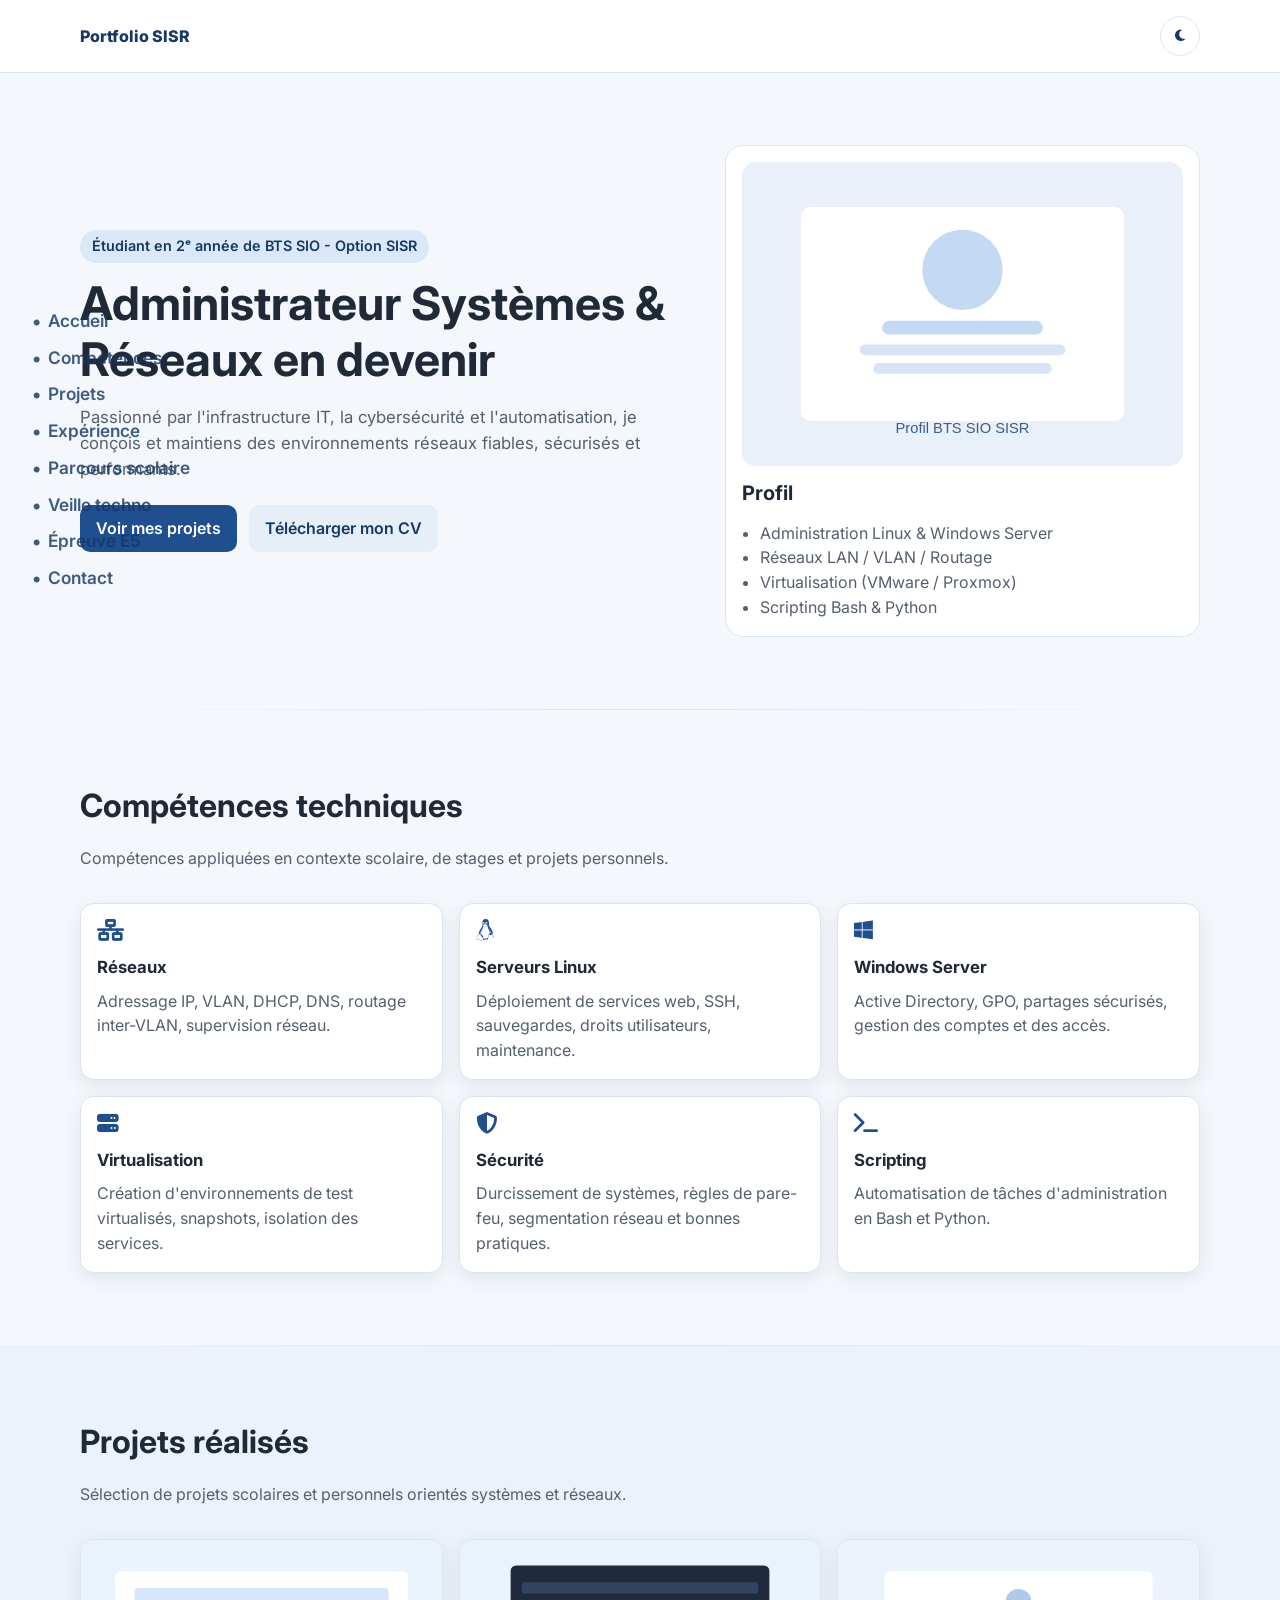
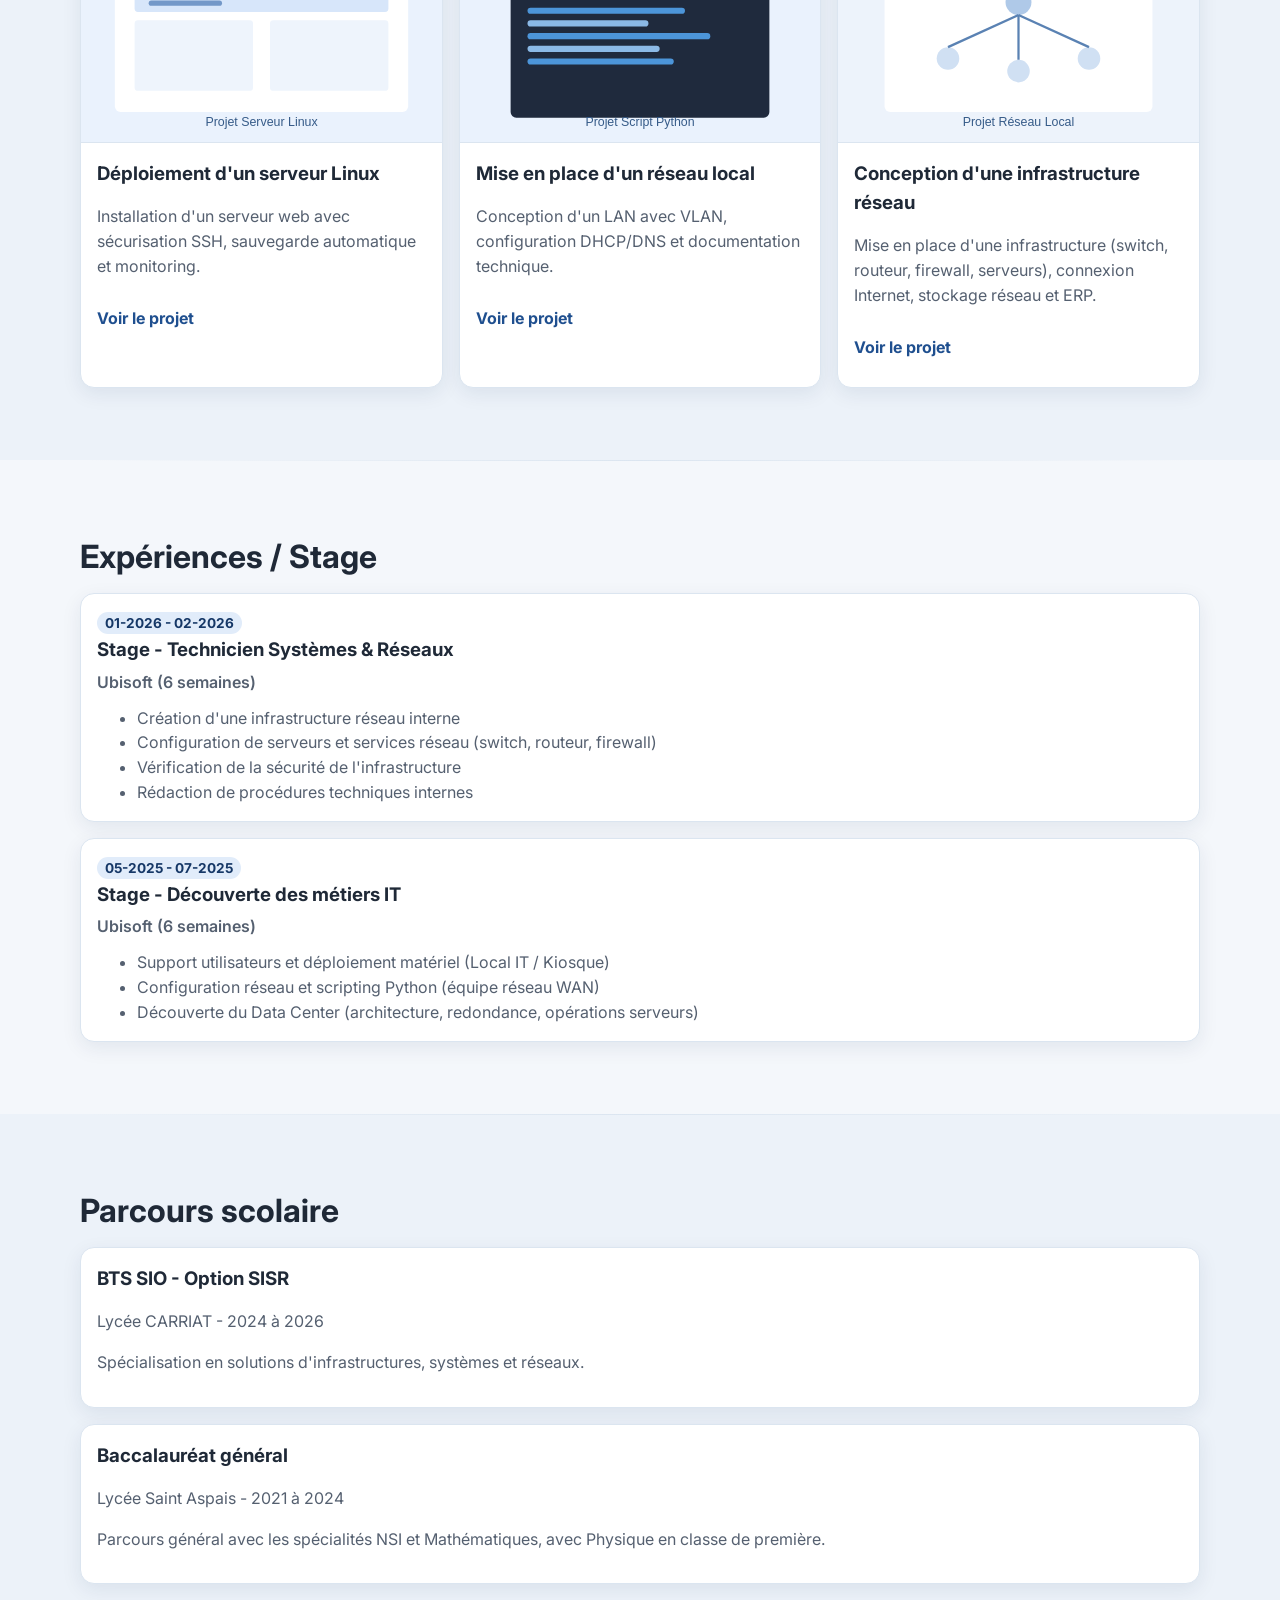
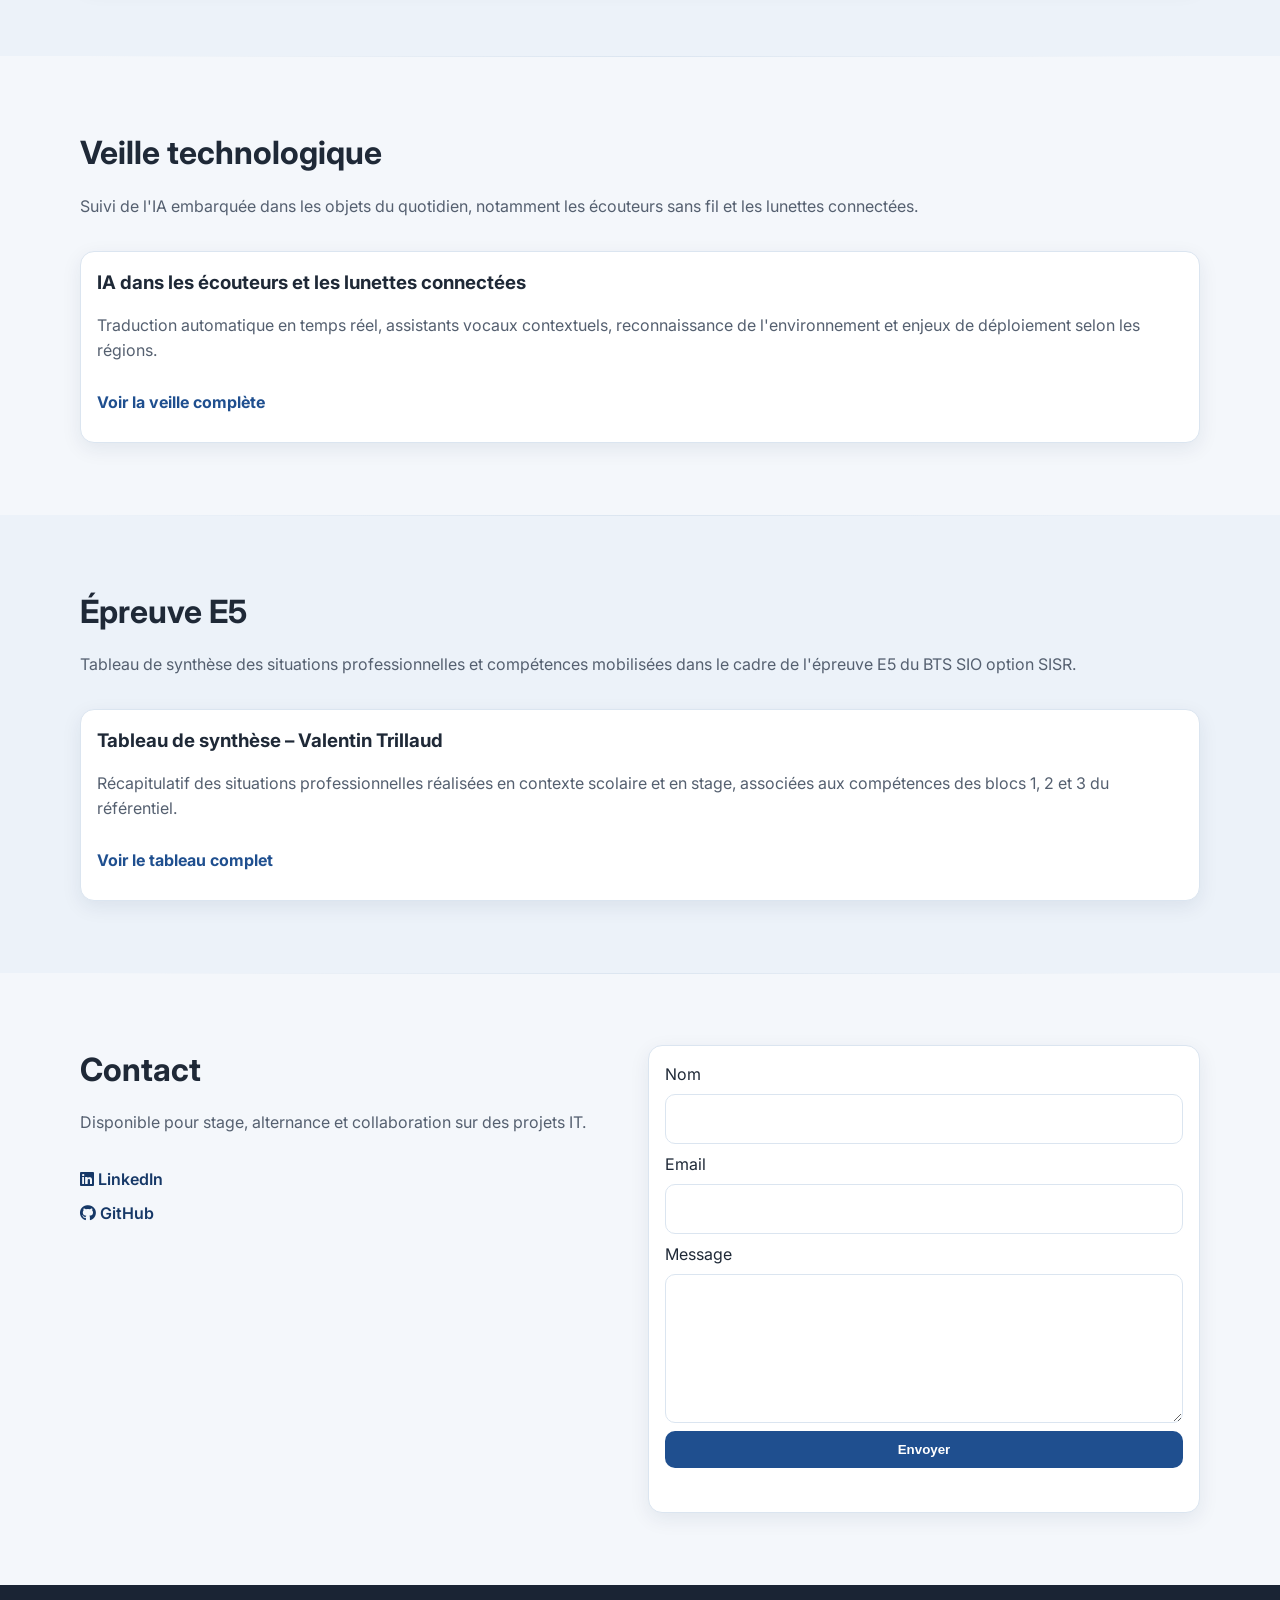
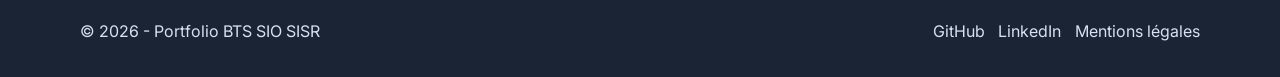
==== Portfolio 2/index.html @ 6b843a98 "Add files via upload" ====
<!DOCTYPE html>
<html lang="fr">
  <head>
    <meta charset="UTF-8" />
    <meta name="viewport" content="width=device-width, initial-scale=1.0" />
    <meta
      name="description"
      content="Portfolio professionnel d'un étudiant en BTS SIO option SISR : compétences systèmes et réseaux, projets, stage et contact."
    />
    <title>Portfolio BTS SIO SISR | Administrateur Systèmes & Réseaux</title>
    <link rel="preconnect" href="https://fonts.googleapis.com" />
    <link rel="preconnect" href="https://fonts.gstatic.com" crossorigin />
    <link
      href="https://fonts.googleapis.com/css2?family=Inter:wght@400;500;600;700;800&display=swap"
      rel="stylesheet"
    />
    <link
      rel="stylesheet"
      href="https://cdnjs.cloudflare.com/ajax/libs/font-awesome/6.7.2/css/all.min.css"
      integrity="sha512-Evv84Mr4kqVGRNSgIGL/F/aIDqQb7xQ2vcrdIwxfjThSH8CSR7PBEakCr51Ck+w+/U6swU2Im1vVX0SVk9ABhg=="
      crossorigin="anonymous"
      referrerpolicy="no-referrer"
    />
    <link rel="stylesheet" href="style.css" />
  </head>
  <body>
    <header class="site-header" id="top">
      <div class="container nav-wrapper">
        <a href="#top" class="brand">Portfolio SISR</a>
        <div class="nav-actions">
          <button class="theme-toggle" id="themeToggle" aria-label="Activer le mode sombre">
            <i class="fa-solid fa-moon"></i>
          </button>
        </div>
      </div>
    </header>

    <nav class="side-nav" aria-label="Raccourcis des sections">
      <a href="#accueil">Accueil</a>
      <a href="#competences">Compétences</a>
      <a href="#projets">Projets</a>
      <a href="#experience">Expérience</a>
      <a href="#formations">Parcours scolaire</a>
      <a href="#veille">Veille techno</a>
      <a href="#epreuve-e5">Épreuve E5</a>
      <a href="#contact">Contact</a>
    </nav>

    <main>
      <section class="hero section" id="accueil">
        <div class="container hero-grid">
          <div>
            <p class="badge">Étudiant en 2ᵉ année de BTS SIO - Option SISR</p>
            <h1>Administrateur Systèmes & Réseaux en devenir</h1>
            <p class="lead">
              Passionné par l'infrastructure IT, la cybersécurité et l'automatisation,
              je conçois et maintiens des environnements réseaux fiables, sécurisés et performants.
            </p>
            <div class="hero-cta">
              <a class="btn btn-primary" href="#projets">Voir mes projets</a>
              <a class="btn btn-secondary" href="assets/CV L3 info.pdf" download>Télécharger mon CV</a>
            </div>
          </div>
          <aside class="profile-card">
            <img src="assets/images/profile.svg" alt="Portrait professionnel" />
            <h2>Profil</h2>
            <ul>
              <li>Administration Linux & Windows Server</li>
              <li>Réseaux LAN / VLAN / Routage</li>
              <li>Virtualisation (VMware / Proxmox)</li>
              <li>Scripting Bash & Python</li>
            </ul>
          </aside>
        </div>
      </section>

      <section class="section" id="competences">
        <div class="container">
          <h2>Compétences techniques</h2>
          <p class="section-intro">Compétences appliquées en contexte scolaire, de stages et projets personnels.</p>
          <div class="skills-grid">
            <article class="skill-card">
              <i class="fa-solid fa-network-wired"></i>
              <h3>Réseaux</h3>
              <p>Adressage IP, VLAN, DHCP, DNS, routage inter-VLAN, supervision réseau.</p>
            </article>
            <article class="skill-card">
              <i class="fa-brands fa-linux"></i>
              <h3>Serveurs Linux</h3>
              <p>Déploiement de services web, SSH, sauvegardes, droits utilisateurs, maintenance.</p>
            </article>
            <article class="skill-card">
              <i class="fa-brands fa-windows"></i>
              <h3>Windows Server</h3>
              <p>Active Directory, GPO, partages sécurisés, gestion des comptes et des accès.</p>
            </article>
            <article class="skill-card">
              <i class="fa-solid fa-server"></i>
              <h3>Virtualisation</h3>
              <p>Création d'environnements de test virtualisés, snapshots, isolation des services.</p>
            </article>
            <article class="skill-card">
              <i class="fa-solid fa-shield-halved"></i>
              <h3>Sécurité</h3>
              <p>Durcissement de systèmes, règles de pare-feu, segmentation réseau et bonnes pratiques.</p>
            </article>
            <article class="skill-card">
              <i class="fa-solid fa-terminal"></i>
              <h3>Scripting</h3>
              <p>Automatisation de tâches d'administration en Bash et Python.</p>
            </article>
          </div>
        </div>
      </section>

      <section class="section section-alt" id="projets">
        <div class="container">
          <h2>Projets réalisés</h2>
          <p class="section-intro">Sélection de projets scolaires et personnels orientés systèmes et réseaux.</p>
          <div class="projects-grid">
            <a class="project-card" href="projet-serveur-linux.html">
              <img src="assets/images/project-server.svg" alt="Capture d'écran projet serveur" />
              <div class="project-content">
                <h3>Déploiement d'un serveur Linux</h3>
                <p>Installation d'un serveur web avec sécurisation SSH, sauvegarde automatique et monitoring.</p>
                <span class="btn btn-text">Voir le projet</span>
              </div>
            </a>

            <a class="project-card" href="projet-reseau-local.html">
              <img src="assets/images/project-script.svg" alt="Schéma réseau local" />
              <div class="project-content">
                <h3>Mise en place d'un réseau local</h3>
                <p>Conception d'un LAN avec VLAN, configuration DHCP/DNS et documentation technique.</p>
                <span class="btn btn-text">Voir le projet</span>
              </div>
            </a>

            <a class="project-card" href="projet-infrastructure-reseau.html">
              <img src="assets/images/project-network.svg" alt="Schéma infrastructure réseau" />
              <div class="project-content">
                <h3>Conception d'une infrastructure réseau</h3>
                <p>Mise en place d'une infrastructure (switch, routeur, firewall, serveurs), connexion Internet, stockage réseau et ERP.</p>
                <span class="btn btn-text">Voir le projet</span>
              </div>
            </a>
          </div>
        </div>
      </section>

      <section class="section" id="experience">
        <div class="container">
          <h2>Expériences / Stage</h2>
          <div class="timeline">
            <a class="timeline-link" href="experience-stage.html" aria-label="Voir le détail du stage">
              <article class="timeline-item">
              <span class="timeline-date">01-2026 - 02-2026</span>
              <h3>Stage - Technicien Systèmes & Réseaux</h3>
              <p class="timeline-place">Ubisoft (6 semaines)</p>
              <ul>
                <li>Création d'une infrastructure réseau interne</li>
                <li>Configuration de serveurs et services réseau (switch, routeur, firewall)</li>
                <li>Vérification de la sécurité de l'infrastructure</li>
                <li>Rédaction de procédures techniques internes</li>
              </ul>
              </article>
            </a>

            <a class="timeline-link" href="experience-stage-2025.html" aria-label="Voir le détail du stage 2025">
              <article class="timeline-item">
              <span class="timeline-date">05-2025 - 07-2025</span>
              <h3>Stage - Découverte des métiers IT</h3>
              <p class="timeline-place">Ubisoft (6 semaines)</p>
              <ul>
                <li>Support utilisateurs et déploiement matériel (Local IT / Kiosque)</li>
                <li>Configuration réseau et scripting Python (équipe réseau WAN)</li>
                <li>Découverte du Data Center (architecture, redondance, opérations serveurs)</li>
              </ul>
              </article>
            </a>
          </div>
        </div>
      </section>

      <section class="section section-alt" id="formations">
        <div class="container">
          <h2>Parcours scolaire</h2>
          <div class="edu-grid edu-grid-single">
            <article class="edu-card">
              <h3>BTS SIO - Option SISR</h3>
              <p>Lycée CARRIAT - 2024 à 2026</p>
              <p>Spécialisation en solutions d'infrastructures, systèmes et réseaux.</p>
            </article>
            <article class="edu-card">
              <h3>Baccalauréat général</h3>
              <p>Lycée Saint Aspais - 2021 à 2024</p>
              <p>
                Parcours général avec les spécialités NSI et Mathématiques,
                avec Physique en classe de première.
              </p>
            </article>
          </div>
        </div>
      </section>

      <section class="section" id="veille">
        <div class="container">
          <h2>Veille technologique</h2>
          <p class="section-intro">
            Suivi de l'IA embarquée dans les objets du quotidien, notamment les écouteurs sans fil
            et les lunettes connectées.
          </p>
          <a class="project-card" href="veille-techno.html">
            <div class="project-content">
              <h3>IA dans les écouteurs et les lunettes connectées</h3>
              <p>
                Traduction automatique en temps réel, assistants vocaux contextuels,
                reconnaissance de l'environnement et enjeux de déploiement selon les régions.
              </p>
              <span class="btn btn-text">Voir la veille complète</span>
            </div>
          </a>
        </div>
      </section>

      <section class="section section-alt" id="epreuve-e5">
        <div class="container">
          <h2>Épreuve E5</h2>
          <p class="section-intro">
            Tableau de synthèse des situations professionnelles et compétences mobilisées
            dans le cadre de l'épreuve E5 du BTS SIO option SISR.
          </p>
          <a class="project-card" href="epreuve-e5.html">
            <div class="project-content">
              <h3>Tableau de synthèse – Valentin Trillaud</h3>
              <p>
                Récapitulatif des situations professionnelles réalisées en contexte scolaire
                et en stage, associées aux compétences des blocs 1, 2 et 3 du référentiel.
              </p>
              <span class="btn btn-text">Voir le tableau complet</span>
            </div>
          </a>
        </div>
      </section>

      <section class="section" id="contact">
        <div class="container contact-grid">
          <div>
            <h2>Contact</h2>
            <p class="section-intro">Disponible pour stage, alternance et collaboration sur des projets IT.</p>
            <div class="social-links">
              <a href="https://www.linkedin.com/in/valentin-trillaud-b3a5a8351" target="_blank" rel="noopener noreferrer">
                <i class="fa-brands fa-linkedin"></i> LinkedIn
              </a>
              <a href="https://github.com" target="_blank" rel="noopener noreferrer">
                <i class="fa-brands fa-github"></i> GitHub
              </a>
            </div>
          </div>
          <form class="contact-form" id="contactForm" action="https://formspree.io/f/mnjgjlzz" method="POST">
            <label for="name">Nom</label>
            <input type="text" id="name" name="name" required />

            <label for="email">Email</label>
            <input type="email" id="email" name="email" required />

            <label for="message">Message</label>
            <textarea id="message" name="message" rows="5" required></textarea>

            <button type="submit" class="btn btn-primary">Envoyer</button>
            <p id="formFeedback" class="form-feedback" aria-live="polite"></p>
          </form>
        </div>
      </section>
    </main>

    <footer class="site-footer">
      <div class="container footer-content">
        <p>© 2026 - Portfolio BTS SIO SISR</p>
        <div class="footer-links">
          <a href="https://github.com" target="_blank" rel="noopener noreferrer">GitHub</a>
          <a href="https://www.linkedin.com" target="_blank" rel="noopener noreferrer">LinkedIn</a>
          <a href="#" id="legalLink">Mentions légales</a>
        </div>
      </div>
    </footer>

    <dialog id="legalModal" class="modal">
      <article class="modal-content legal-content">
        <button class="modal-close" id="closeLegalModal" aria-label="Fermer">×</button>
        <h3>Mentions légales</h3>
        <p>Ce site est un portfolio étudiant à but non commercial.</p>
        <p>Responsable de publication : Étudiant BTS SIO SISR.</p>
        <p>Vous pouvez adapter ce texte avec vos informations personnelles avant publication.</p>
      </article>
    </dialog>

    <script src="script.js"></script>
  </body>
</html>
---- Portfolio 2/style.css ----
:root {
  --bg: #f4f7fb;
  --surface: #ffffff;
  --surface-alt: #ecf2f9;
  --text: #1f2937;
  --muted: #556070;
  --primary: #1f4f8f;
  --primary-strong: #163867;
  --border: #dbe5f0;
  --header-bg: rgba(255, 255, 255, 0.95);
  --nav-hover: #e6eef8;
  --badge-bg: #dbe8f8;
  --timeline-bg: #e1ecfa;
  --footer-bg: #1a2434;
  --footer-text: #d7e2f1;
  --focus: #aac6eb;
  --danger: #b42318;
  --success: #0f766e;
  --card-shadow: 0 6px 20px rgba(17, 40, 73, 0.08);
  --card-shadow-hover: 0 14px 30px rgba(17, 40, 73, 0.16);
  --link: #1f4f8f;
  --link-hover: #163867;
}

html[data-theme="dark"] {
  --bg: #0f1723;
  --surface: #182331;
  --surface-alt: #13202f;
  --text: #ecf2fb;
  --muted: #c5d0de;
  --primary: #6ea6e8;
  --primary-strong: #8fb9ee;
  --border: #2b3d55;
  --header-bg: rgba(24, 35, 49, 0.95);
  --nav-hover: #24384f;
  --badge-bg: #26384d;
  --timeline-bg: #24384f;
  --footer-bg: #0c131d;
  --footer-text: #c7d5ea;
  --focus: #6ea6e8;
  --danger: #ff9083;
  --success: #7fe7d6;
  --card-shadow: 0 6px 20px rgba(0, 0, 0, 0.25);
  --card-shadow-hover: 0 16px 30px rgba(0, 0, 0, 0.35);
  --link: #b8d8ff;
  --link-hover: #dcebff;
}

* {
  box-sizing: border-box;
}

html {
  scroll-behavior: smooth;
}

body {
  margin: 0;
  font-family: "Inter", system-ui, -apple-system, sans-serif;
  color: var(--text);
  background: var(--bg);
  line-height: 1.55;
}

img {
  max-width: 100%;
  display: block;
}

.container {
  width: min(1120px, 92%);
  margin: 0 auto;
}

.section {
  padding: 4.5rem 0;
  position: relative;
}

.section-alt {
  background: var(--surface-alt);
}

.section + .section::before {
  content: "";
  position: absolute;
  top: 0;
  left: 50%;
  transform: translateX(-50%);
  width: min(1100px, 90%);
  height: 1px;
  background: linear-gradient(90deg, transparent 0%, var(--border) 50%, transparent 100%);
}

.section-reveal {
  opacity: 0;
  transform: translateY(34px);
  transition: opacity 0.7s ease, transform 0.7s ease;
}

.section-reveal.is-visible {
  opacity: 1;
  transform: translateY(0);
}

h1,
h2,
h3 {
  margin: 0;
}

h1 {
  font-size: clamp(1.9rem, 4vw, 2.9rem);
  line-height: 1.2;
}

h2 {
  font-size: clamp(1.45rem, 3vw, 2rem);
  margin-bottom: 0.75rem;
}

.section-intro {
  color: var(--muted);
  margin-bottom: 2rem;
}

.site-header {
  position: sticky;
  top: 0;
  z-index: 20;
  background: var(--header-bg);
  backdrop-filter: blur(8px);
  border-bottom: 1px solid var(--border);
}

.nav-wrapper {
  display: flex;
  align-items: center;
  justify-content: space-between;
  gap: 1rem;
  min-height: 72px;
}

.nav-actions {
  margin-left: 0;
  margin-right: 0;
  display: flex;
  align-items: center;
  gap: 0.6rem;
}

.theme-toggle {
  border: 1px solid var(--border);
  background: var(--surface);
  color: var(--primary-strong);
  width: 40px;
  height: 40px;
  border-radius: 999px;
  cursor: pointer;
  display: inline-flex;
  align-items: center;
  justify-content: center;
}

.theme-toggle:hover {
  background: var(--nav-hover);
}

.header-back-link {
  margin-left: auto;
  white-space: nowrap;
  padding: 0.55rem 0.9rem;
}

.brand {
  text-decoration: none;
  color: var(--primary-strong);
  font-weight: 800;
}

.side-nav {
  position: fixed;
  left: 2rem;
  top: 50%;
  transform: translateY(-50%);
  z-index: 30;
  display: flex;
  flex-direction: column;
  gap: 1rem;
}

.side-nav a {
  min-width: 180px;
  color: var(--primary-strong);
  text-decoration: none;
  display: inline-flex;
  align-items: center;
  gap: 0.45rem;
  padding: 0;
  font-size: 1.08rem;
  font-weight: 600;
  line-height: 1.2;
  opacity: 0.82;
  transition: transform 0.2s ease, opacity 0.2s ease, color 0.2s ease;
}

.side-nav a::before {
  content: "•";
  font-size: 1.1em;
  line-height: 1;
}

.side-nav a:hover,
.side-nav a:focus-visible {
  color: var(--primary);
  opacity: 1;
  transform: translateX(4px);
  text-decoration: underline;
  text-underline-offset: 4px;
}

.badge {
  width: fit-content;
  margin: 0 0 0.8rem;
  padding: 0.35rem 0.75rem;
  border-radius: 999px;
  background: var(--badge-bg);
  color: var(--primary-strong);
  font-size: 0.9rem;
  font-weight: 600;
}

.lead {
  font-size: 1.05rem;
  color: var(--muted);
  max-width: 60ch;
}

.hero-grid {
  display: grid;
  grid-template-columns: 1.3fr 1fr;
  gap: 1.75rem;
  align-items: center;
}

.hero-cta {
  display: flex;
  flex-wrap: wrap;
  gap: 0.75rem;
  margin-top: 1.4rem;
}

.btn {
  display: inline-flex;
  align-items: center;
  justify-content: center;
  text-decoration: none;
  border: 0;
  border-radius: 10px;
  cursor: pointer;
  font-weight: 600;
  padding: 0.7rem 1rem;
  transition: 0.2s ease;
}

.btn-primary {
  background: var(--primary);
  color: #fff;
}

.btn-primary:hover {
  background: var(--primary-strong);
}

.btn-secondary {
  background: var(--nav-hover);
  color: var(--primary-strong);
}

.btn-secondary:hover {
  filter: brightness(0.96);
}

.btn-text {
  background: transparent;
  color: var(--primary);
  padding-inline: 0;
}

.profile-card {
  background: var(--surface);
  border: 1px solid var(--border);
  border-radius: 18px;
  padding: 1rem;
}

.profile-card img {
  border-radius: 14px;
}

.profile-card h2 {
  font-size: 1.25rem;
  margin: 0.75rem 0;
}

.profile-card ul {
  margin: 0;
  padding-left: 1.1rem;
  color: var(--muted);
}

.skills-grid {
  display: grid;
  grid-template-columns: repeat(3, minmax(0, 1fr));
  gap: 1rem;
}

.skill-card,
.project-card,
.edu-card,
.timeline-item,
.contact-form {
  background: var(--surface);
  border: 1px solid var(--border);
  border-radius: 14px;
  padding: 1rem;
  box-shadow: var(--card-shadow);
  transition: transform 0.2s ease, box-shadow 0.2s ease, border-color 0.2s ease;
}

.skill-card:hover,
.project-card:hover,
.edu-card:hover,
.timeline-item:hover {
  transform: translateY(-6px);
  box-shadow: var(--card-shadow-hover);
  border-color: var(--primary);
}

.skill-card i {
  font-size: 1.35rem;
  color: var(--primary);
}

.skill-card h3 {
  margin: 0.55rem 0;
  font-size: 1.05rem;
}

.skill-card p {
  margin: 0;
  color: var(--muted);
}

.projects-grid {
  display: grid;
  grid-template-columns: repeat(3, minmax(0, 1fr));
  gap: 1rem;
}

.project-card {
  display: block;
  text-decoration: none;
  color: inherit;
  padding: 0;
  overflow: hidden;
}

.project-card img {
  aspect-ratio: 16/9;
  object-fit: cover;
  border-bottom: 1px solid var(--border);
}

.project-content {
  padding: 1rem;
}

.project-content p {
  color: var(--muted);
}

.project-card .btn-text {
  font-weight: 700;
}

.timeline {
  display: grid;
  gap: 1rem;
}

.timeline-link {
  text-decoration: none;
  color: inherit;
  display: block;
}

.timeline-date {
  font-size: 0.85rem;
  font-weight: 700;
  color: var(--primary-strong);
  background: var(--timeline-bg);
  padding: 0.2rem 0.5rem;
  border-radius: 999px;
}

.timeline-place {
  margin: 0.35rem 0;
  color: var(--muted);
  font-weight: 600;
}

.timeline-item ul {
  margin: 0.7rem 0 0;
  color: var(--muted);
}

.stage-header {
  margin-bottom: 1.4rem;
}

.stage-header h1 {
  margin-bottom: 0.6rem;
}

.stage-grid {
  display: grid;
  gap: 1rem;
}

.stage-grid-2 {
  grid-template-columns: repeat(2, minmax(0, 1fr));
}

.stage-section {
  margin-top: 1.4rem;
}

.stage-card {
  height: 100%;
}

.stage-card a {
  color: var(--link);
  font-weight: 600;
  text-underline-offset: 3px;
}

.stage-card a:hover,
.stage-card a:focus-visible {
  color: var(--link-hover);
}

.stage-gallery {
  display: grid;
  grid-template-columns: repeat(2, minmax(0, 1fr));
  gap: 1rem;
}

.stage-media-card {
  margin: 0;
  padding: 0;
  overflow: hidden;
}

.stage-media-card img {
  width: 100%;
  aspect-ratio: 16/9;
  object-fit: cover;
  border-bottom: 1px solid var(--border);
}

.stage-media-card figcaption {
  padding: 0.7rem 1rem 0.85rem;
  color: var(--muted);
  font-size: 0.93rem;
}

.edu-grid,
.contact-grid {
  display: grid;
  grid-template-columns: repeat(2, minmax(0, 1fr));
  gap: 1rem;
}

.edu-grid-single {
  grid-template-columns: 1fr;
}

.edu-card p,
.edu-card ul {
  color: var(--muted);
}

.contact-form {
  display: grid;
  gap: 0.5rem;
}

.contact-form input,
.contact-form textarea {
  border: 1px solid var(--border);
  border-radius: 10px;
  padding: 0.7rem 0.8rem;
  font: inherit;
  color: var(--text);
  background: var(--surface);
}

.contact-form input:focus,
.contact-form textarea:focus {
  outline: 2px solid var(--focus);
  border-color: var(--primary);
}

.form-feedback {
  min-height: 1.25rem;
  margin: 0;
  font-size: 0.93rem;
}

.social-links {
  display: flex;
  flex-direction: column;
  gap: 0.55rem;
}

.social-links a {
  color: var(--primary-strong);
  text-decoration: none;
  font-weight: 600;
}

.site-footer {
  background: var(--footer-bg);
  color: var(--footer-text);
  padding: 1.1rem 0;
}

.footer-content {
  display: flex;
  justify-content: space-between;
  align-items: center;
  gap: 1rem;
}

.footer-links {
  display: flex;
  gap: 0.85rem;
}

.footer-links a {
  color: var(--footer-text);
  text-decoration: none;
}

.modal {
  width: min(820px, 95%);
  border: 0;
  border-radius: 14px;
  padding: 0;
  background: transparent;
}

.modal::backdrop {
  background: rgba(11, 18, 34, 0.68);
}

.modal-content {
  position: relative;
  border: 1px solid var(--border);
  border-radius: 14px;
  overflow: hidden;
  background: var(--surface);
  padding: 1rem;
}

.modal-content img {
  border-radius: 10px;
  margin-bottom: 0.9rem;
}

.modal-close {
  position: absolute;
  top: 0.45rem;
  right: 0.6rem;
  border: 0;
  background: var(--nav-hover);
  width: 34px;
  height: 34px;
  border-radius: 999px;
  font-size: 1.2rem;
  cursor: pointer;
}

.legal-content p {
  color: var(--muted);
}

/* ── E5 Table ── */
.e5-info-grid {
  background: var(--surface);
  border: 1px solid var(--border);
  border-radius: 12px;
  padding: 1rem 1.2rem;
  margin-bottom: 1.5rem;
}

.e5-info-row {
  display: flex;
  flex-wrap: wrap;
  gap: 0.4rem 1rem;
  padding: 0.4rem 0;
  border-bottom: 1px solid var(--border);
}

.e5-info-row:last-child {
  border-bottom: none;
}

.e5-info-label {
  font-weight: 700;
  color: var(--text);
  white-space: nowrap;
}

.e5-info-value {
  color: var(--muted);
  font-weight: 500;
}

.e5-info-wide {
  flex: 1;
}

.e5-container {
  width: min(1600px, 96%);
}

.e5-table-wrapper {
  margin-top: 1rem;
}

.e5-table {
  width: 100%;
  border-collapse: collapse;
  font-size: 0.92rem;
  background: var(--surface);
  border: 1px solid var(--border);
  border-radius: 12px;
  overflow: hidden;
}

.e5-table thead {
  background: var(--badge-bg);
}

.e5-table th,
.e5-table td {
  padding: 0.75rem 0.85rem;
  border: 1px solid var(--border);
  text-align: left;
  vertical-align: top;
}

.e5-group-header {
  text-align: center;
  font-size: 0.88rem;
  color: var(--primary-strong);
}

.e5-col-situation {
  min-width: 280px;
}

.e5-col-periode {
  min-width: 110px;
  text-align: center;
}

.e5-periode-cell {
  text-align: center;
  font-size: 0.85rem;
  color: var(--muted);
  white-space: nowrap;
}

.e5-col-comp {
  min-width: 130px;
  font-size: 0.82rem;
  font-weight: 600;
  color: var(--primary-strong);
  text-align: center;
  cursor: help;
}

.e5-tooltip-wrap {
  position: relative;
}

.e5-tooltip {
  display: none;
  position: absolute;
  top: 100%;
  left: 50%;
  transform: translateX(-50%);
  min-width: 260px;
  max-width: 340px;
  padding: 0.7rem 0.9rem;
  background: var(--surface);
  color: var(--text);
  border: 1px solid var(--border);
  border-radius: 10px;
  box-shadow: var(--card-shadow-hover);
  font-size: 0.8rem;
  font-weight: 400;
  text-align: left;
  white-space: pre-line;
  line-height: 1.5;
  z-index: 50;
  pointer-events: none;
}

.e5-tooltip-wrap:hover .e5-tooltip {
  display: block;
}

.e5-table tbody tr {
  transition: background 0.15s ease;
}

.e5-table tbody tr:hover {
  background: var(--surface-alt);
}

.e5-check {
  text-align: center;
  vertical-align: middle;
  color: var(--success);
  font-size: 1.1rem;
}

.e5-desc {
  display: block;
  font-size: 0.85rem;
  color: var(--muted);
  margin-top: 0.3rem;
  line-height: 1.4;
}

.e5-sub {
  font-weight: 400;
  font-size: 0.78rem;
  color: var(--muted);
}

@media (max-width: 980px) {
  .hero-grid,
  .skills-grid,
  .projects-grid,
  .edu-grid,
  .contact-grid,
  .stage-grid-2,
  .stage-gallery {
    grid-template-columns: 1fr 1fr;
  }

  .skills-grid article:last-child,
  .projects-grid article:last-child {
    grid-column: span 2;
  }
}

@media (max-width: 760px) {
  .side-nav {
    display: none;
  }

  .hero-grid,
  .skills-grid,
  .projects-grid,
  .edu-grid,
  .contact-grid,
  .stage-grid-2,
  .stage-gallery,
  .skills-grid article:last-child,
  .projects-grid article:last-child {
    grid-template-columns: 1fr;
    grid-column: auto;
  }

  .section {
    padding: 3.5rem 0;
  }

  .footer-content {
    flex-direction: column;
    align-items: flex-start;
  }
}
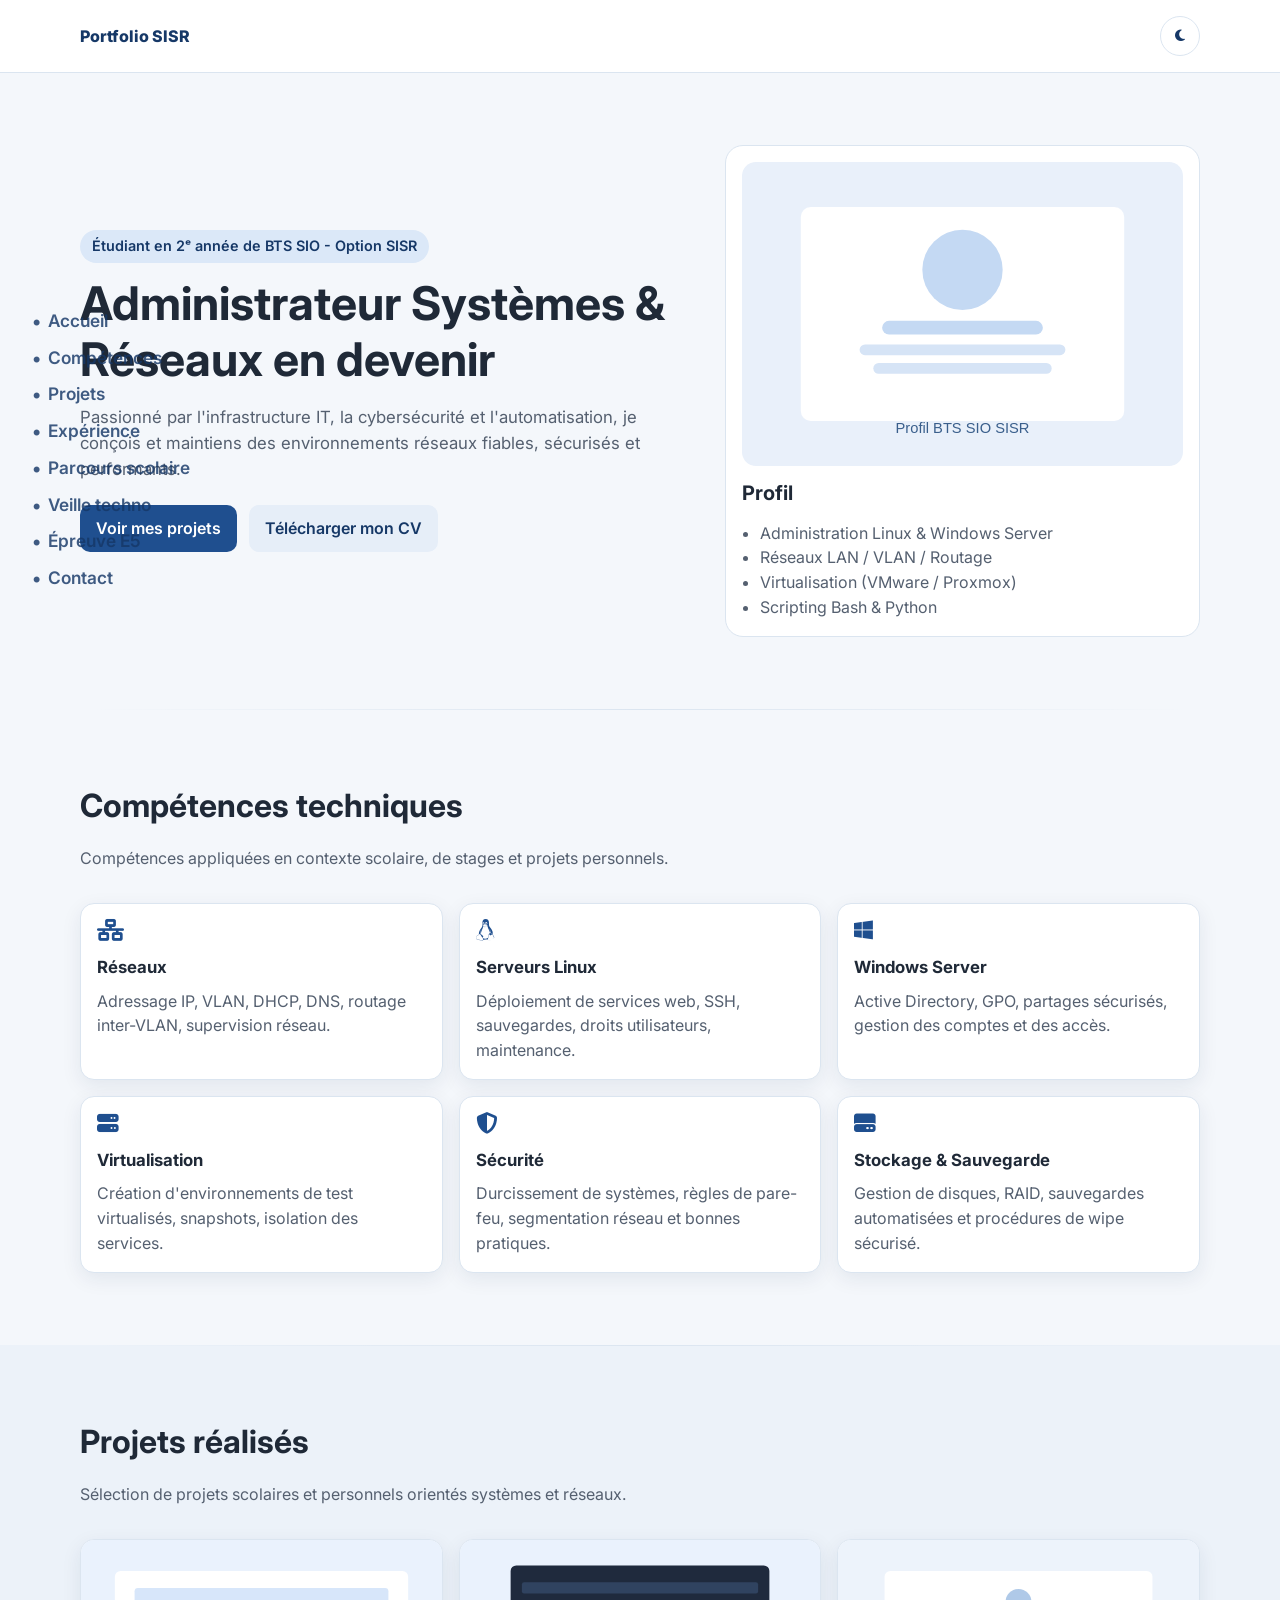
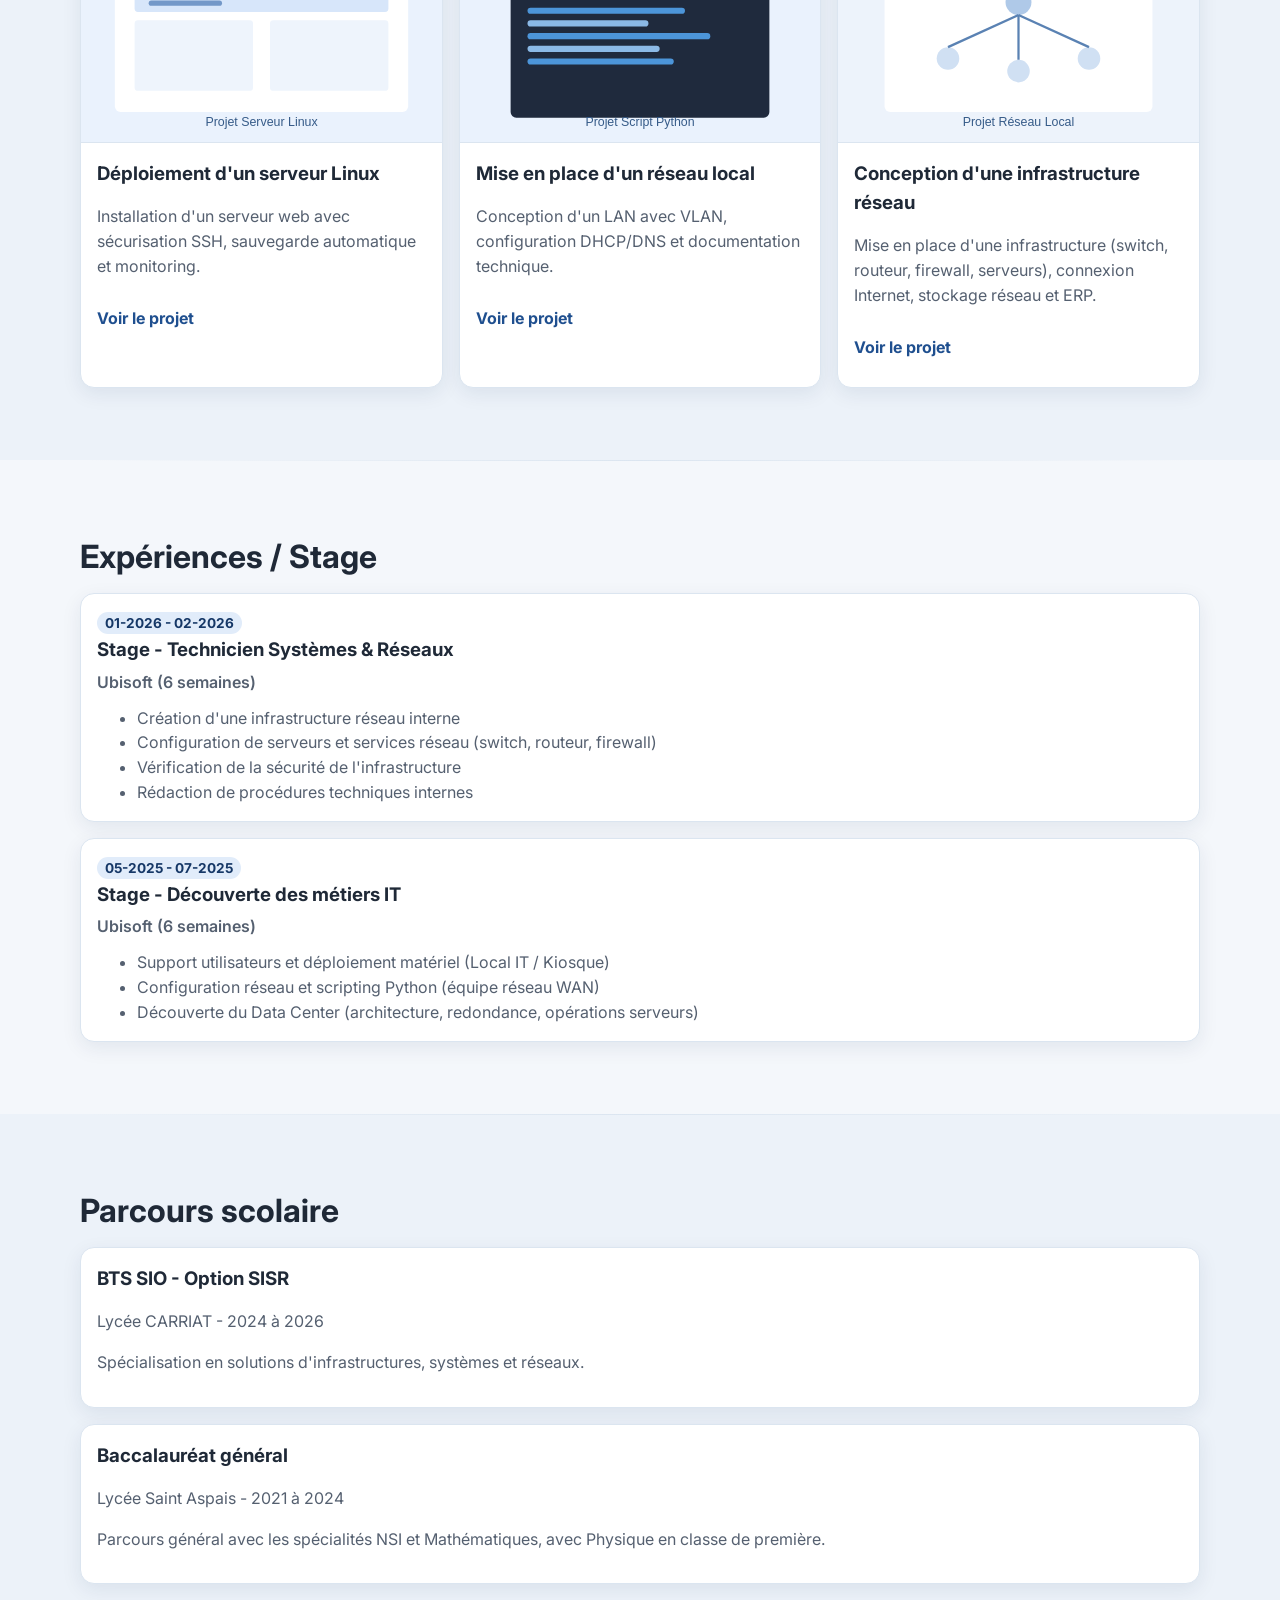
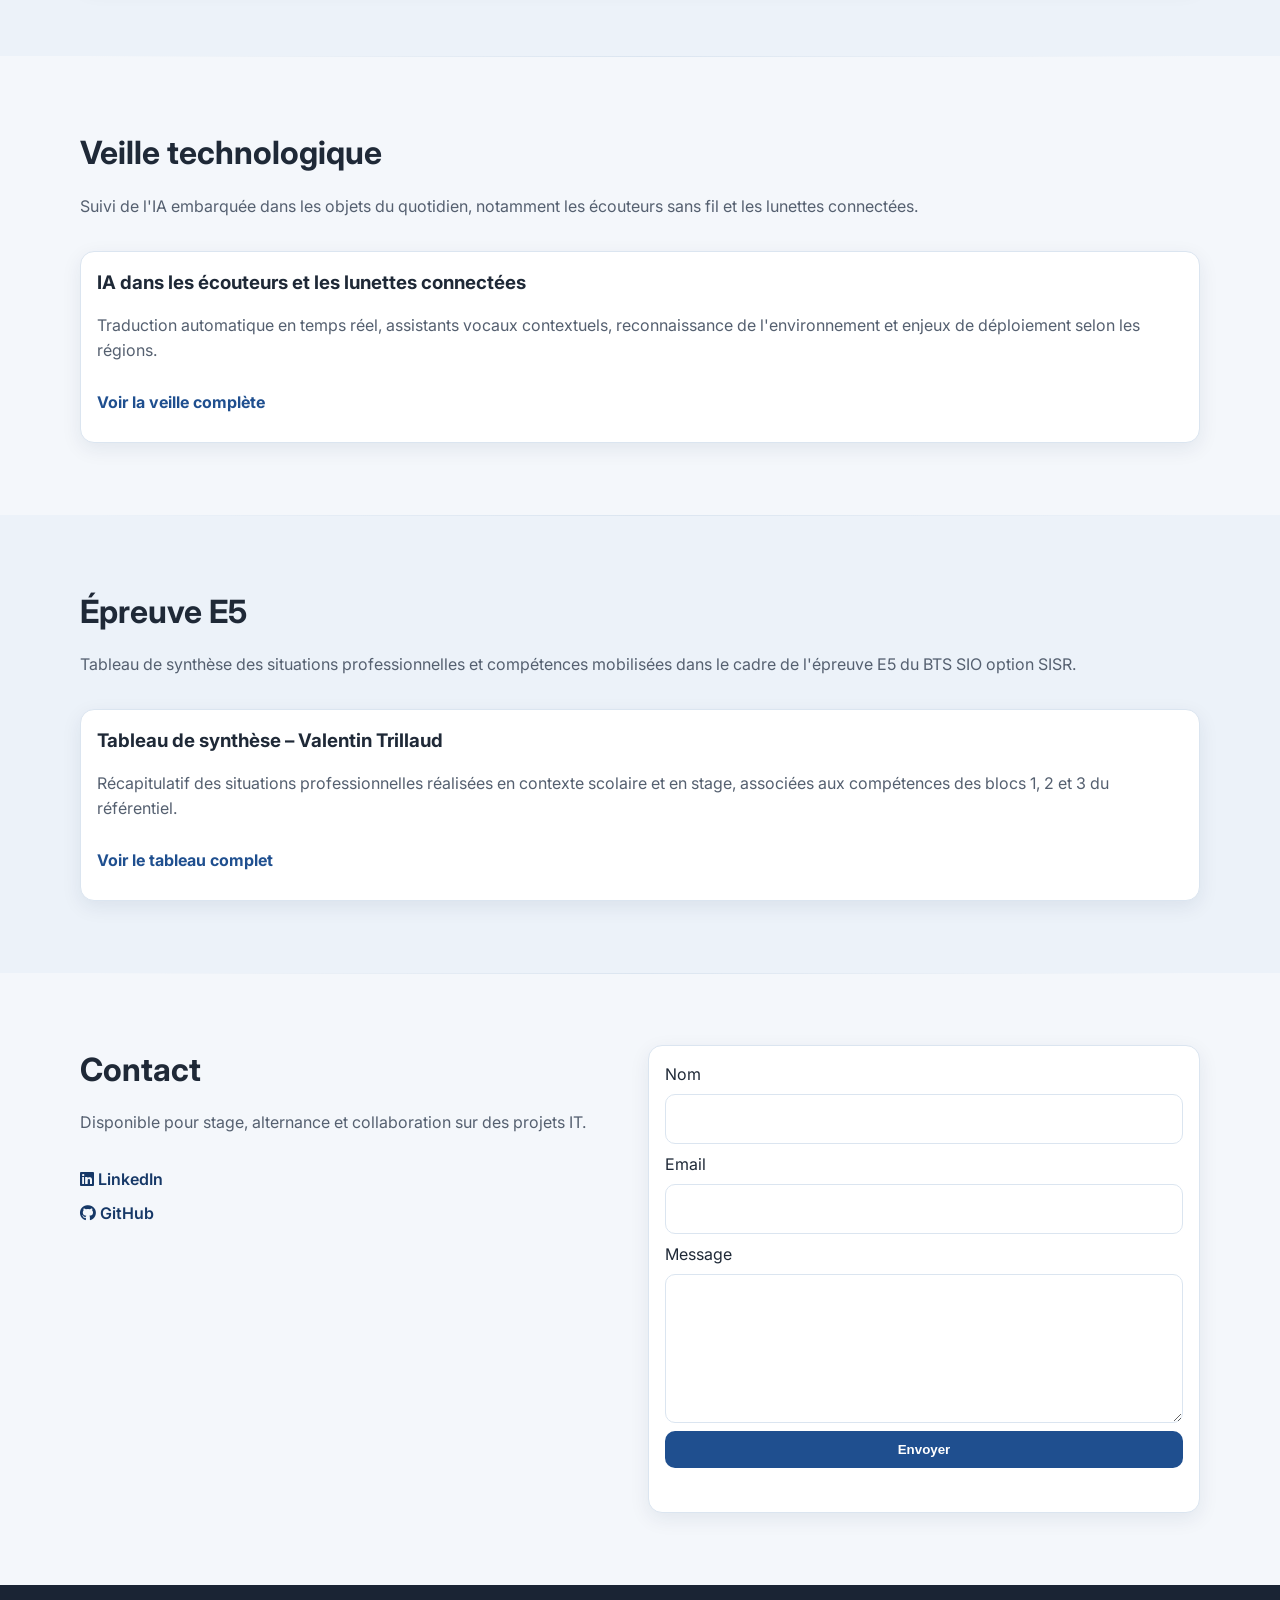
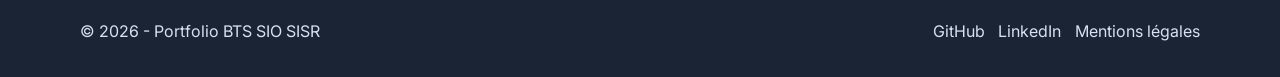
==== commit 74374420: "Add files via upload" ====
--- a/Portfolio 2/index.html
+++ b/Portfolio 2/index.html
@@ -105,9 +105,9 @@
               <p>Durcissement de systèmes, règles de pare-feu, segmentation réseau et bonnes pratiques.</p>
             </article>
             <article class="skill-card">
-              <i class="fa-solid fa-terminal"></i>
-              <h3>Scripting</h3>
-              <p>Automatisation de tâches d'administration en Bash et Python.</p>
+              <i class="fa-solid fa-hard-drive"></i>
+              <h3>Stockage & Sauvegarde</h3>
+              <p>Gestion de disques, RAID, sauvegardes automatisées et procédures de wipe sécurisé.</p>
             </article>
           </div>
         </div>
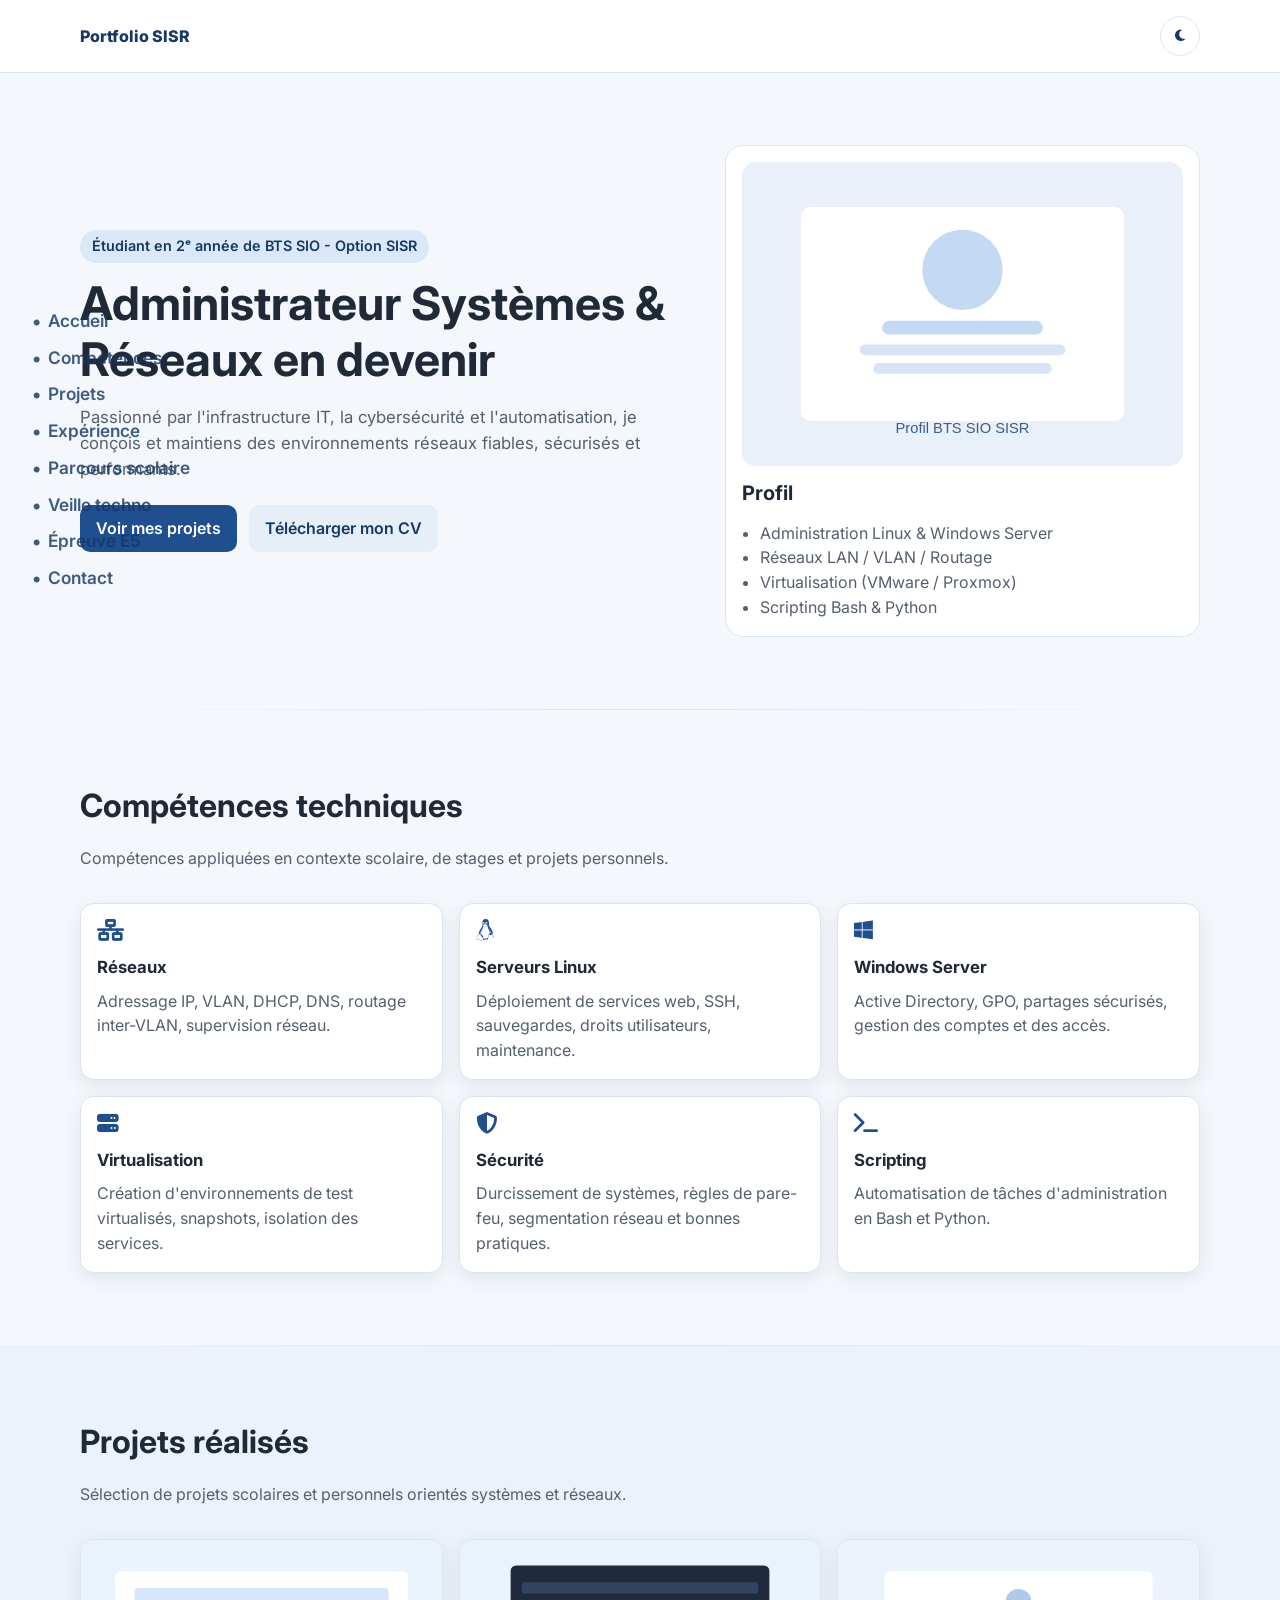
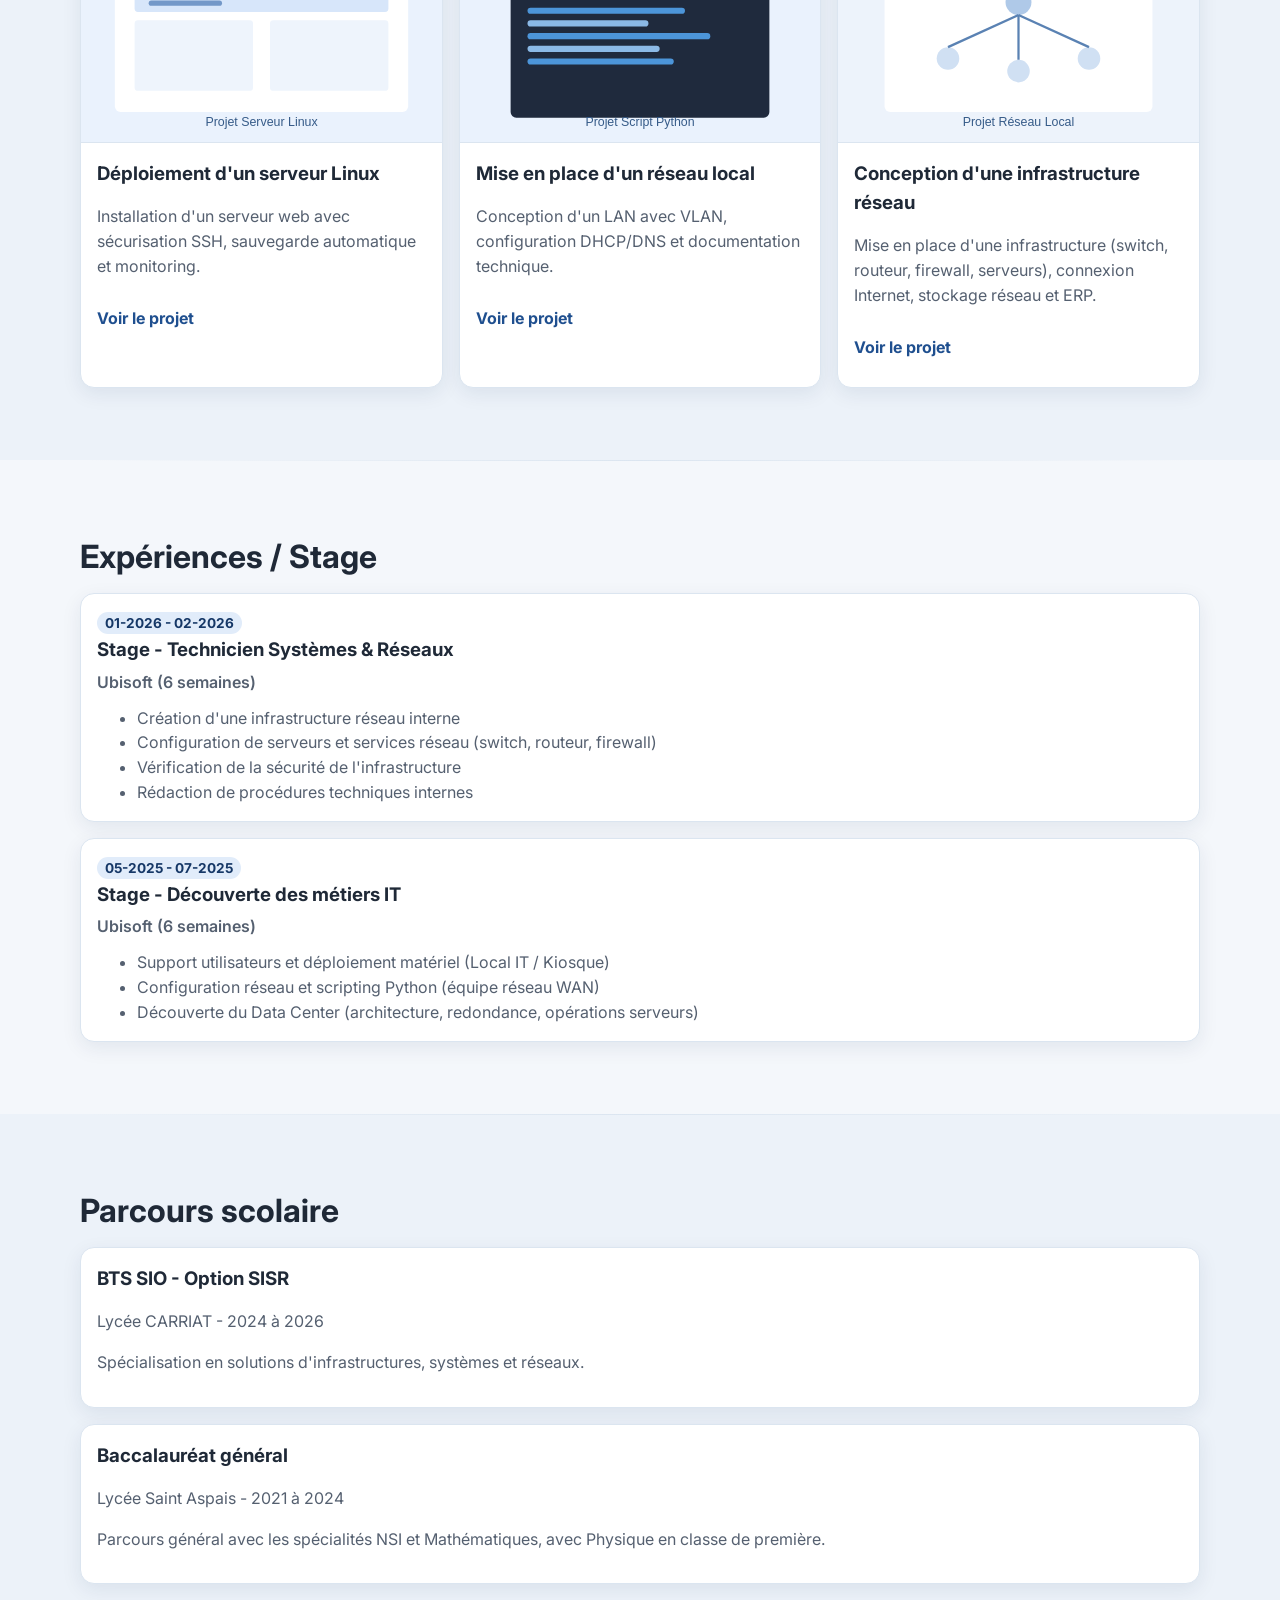
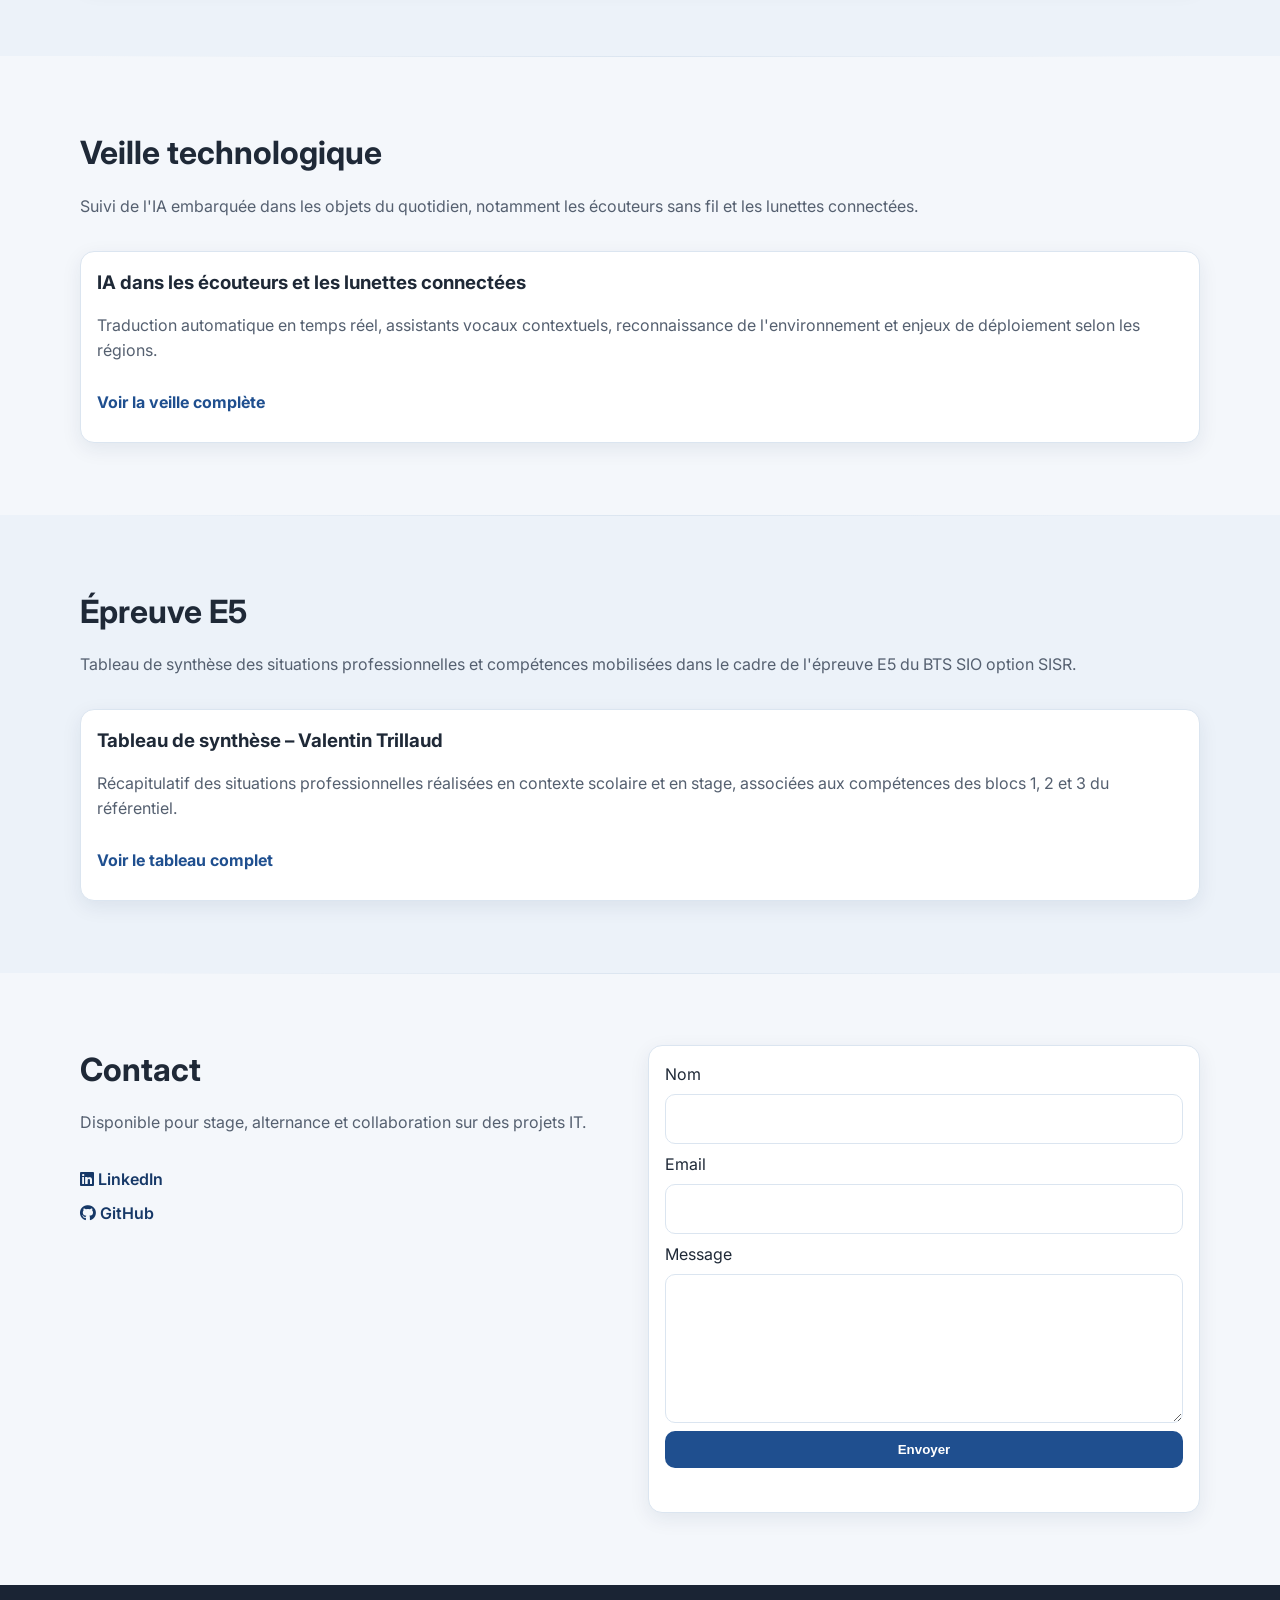
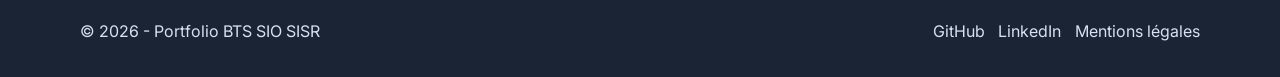
==== commit 2f365c29: "Add files via upload" ====
--- a/Portfolio 2/index.html
+++ b/Portfolio 2/index.html
@@ -105,9 +105,9 @@
               <p>Durcissement de systèmes, règles de pare-feu, segmentation réseau et bonnes pratiques.</p>
             </article>
             <article class="skill-card">
-              <i class="fa-solid fa-hard-drive"></i>
-              <h3>Stockage & Sauvegarde</h3>
-              <p>Gestion de disques, RAID, sauvegardes automatisées et procédures de wipe sécurisé.</p>
+              <i class="fa-solid fa-terminal"></i>
+              <h3>Scripting</h3>
+              <p>Automatisation de tâches d'administration en Bash et Python.</p>
             </article>
           </div>
         </div>
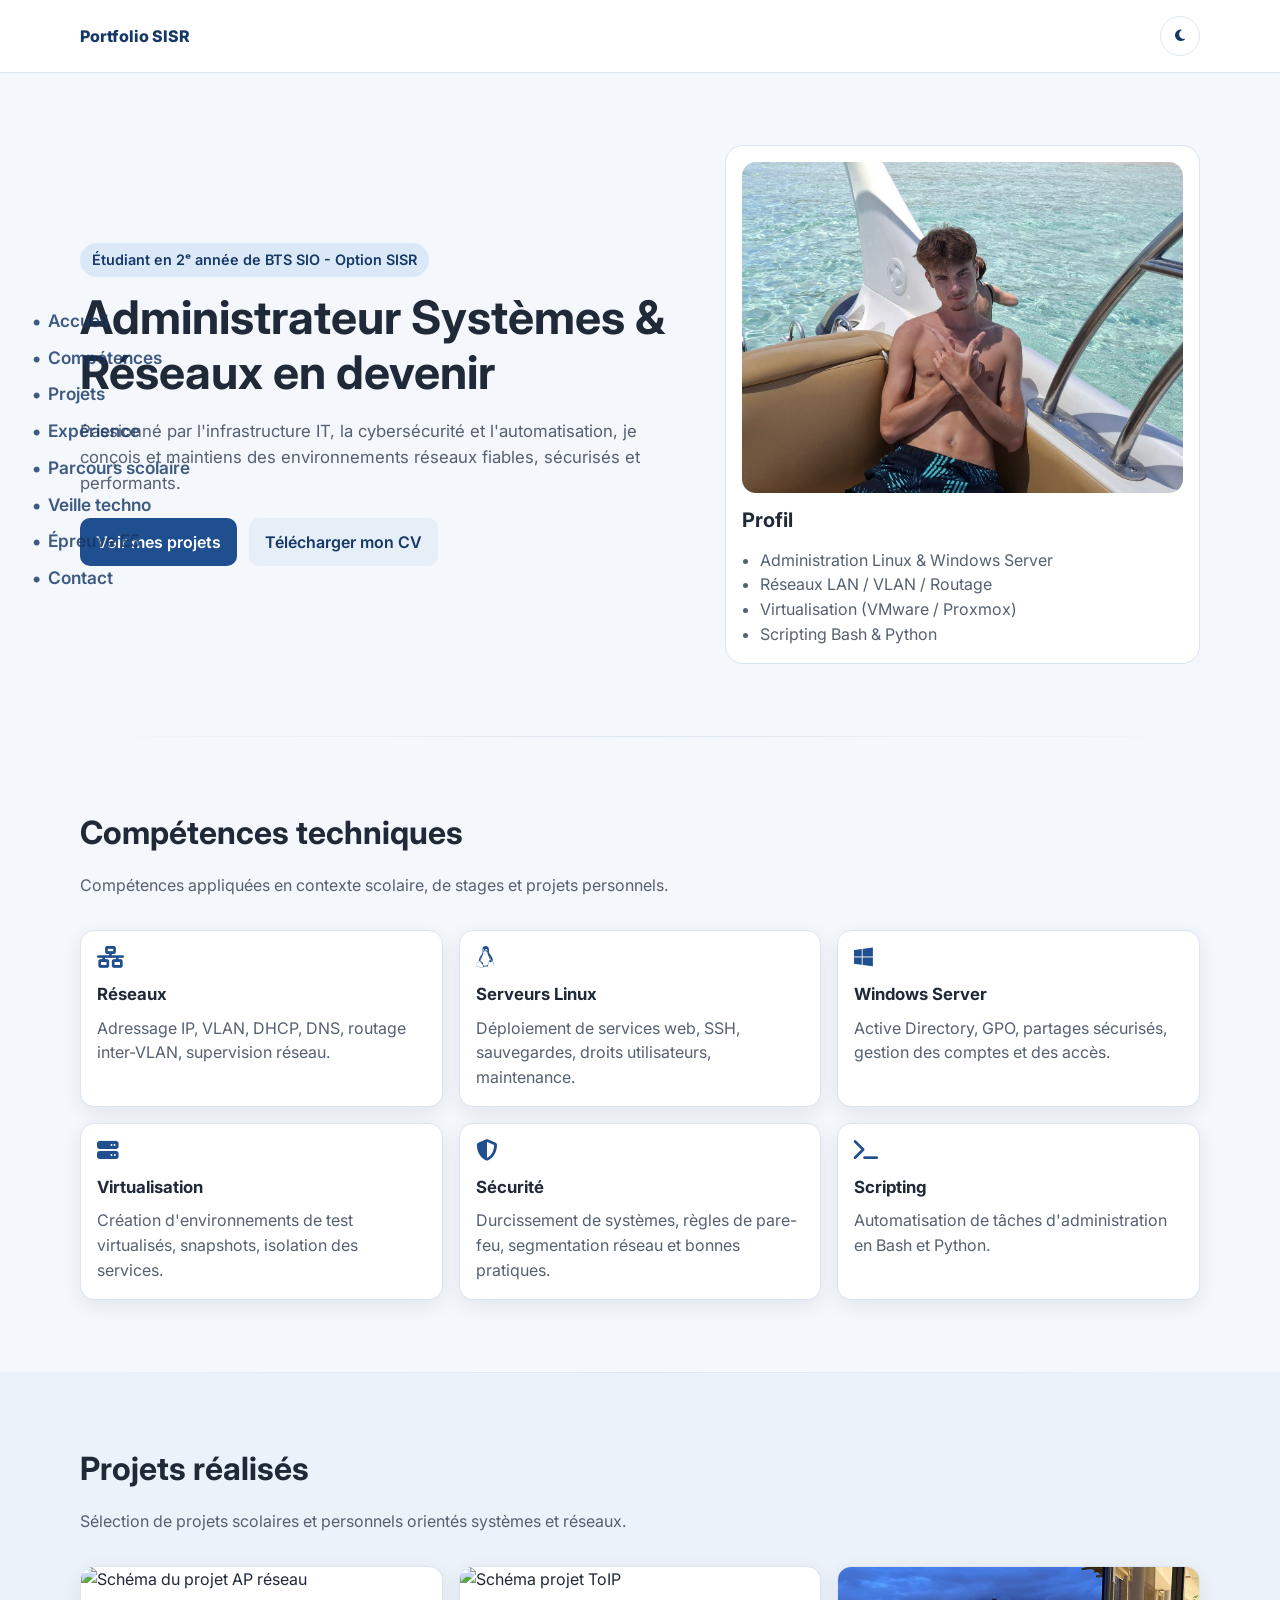
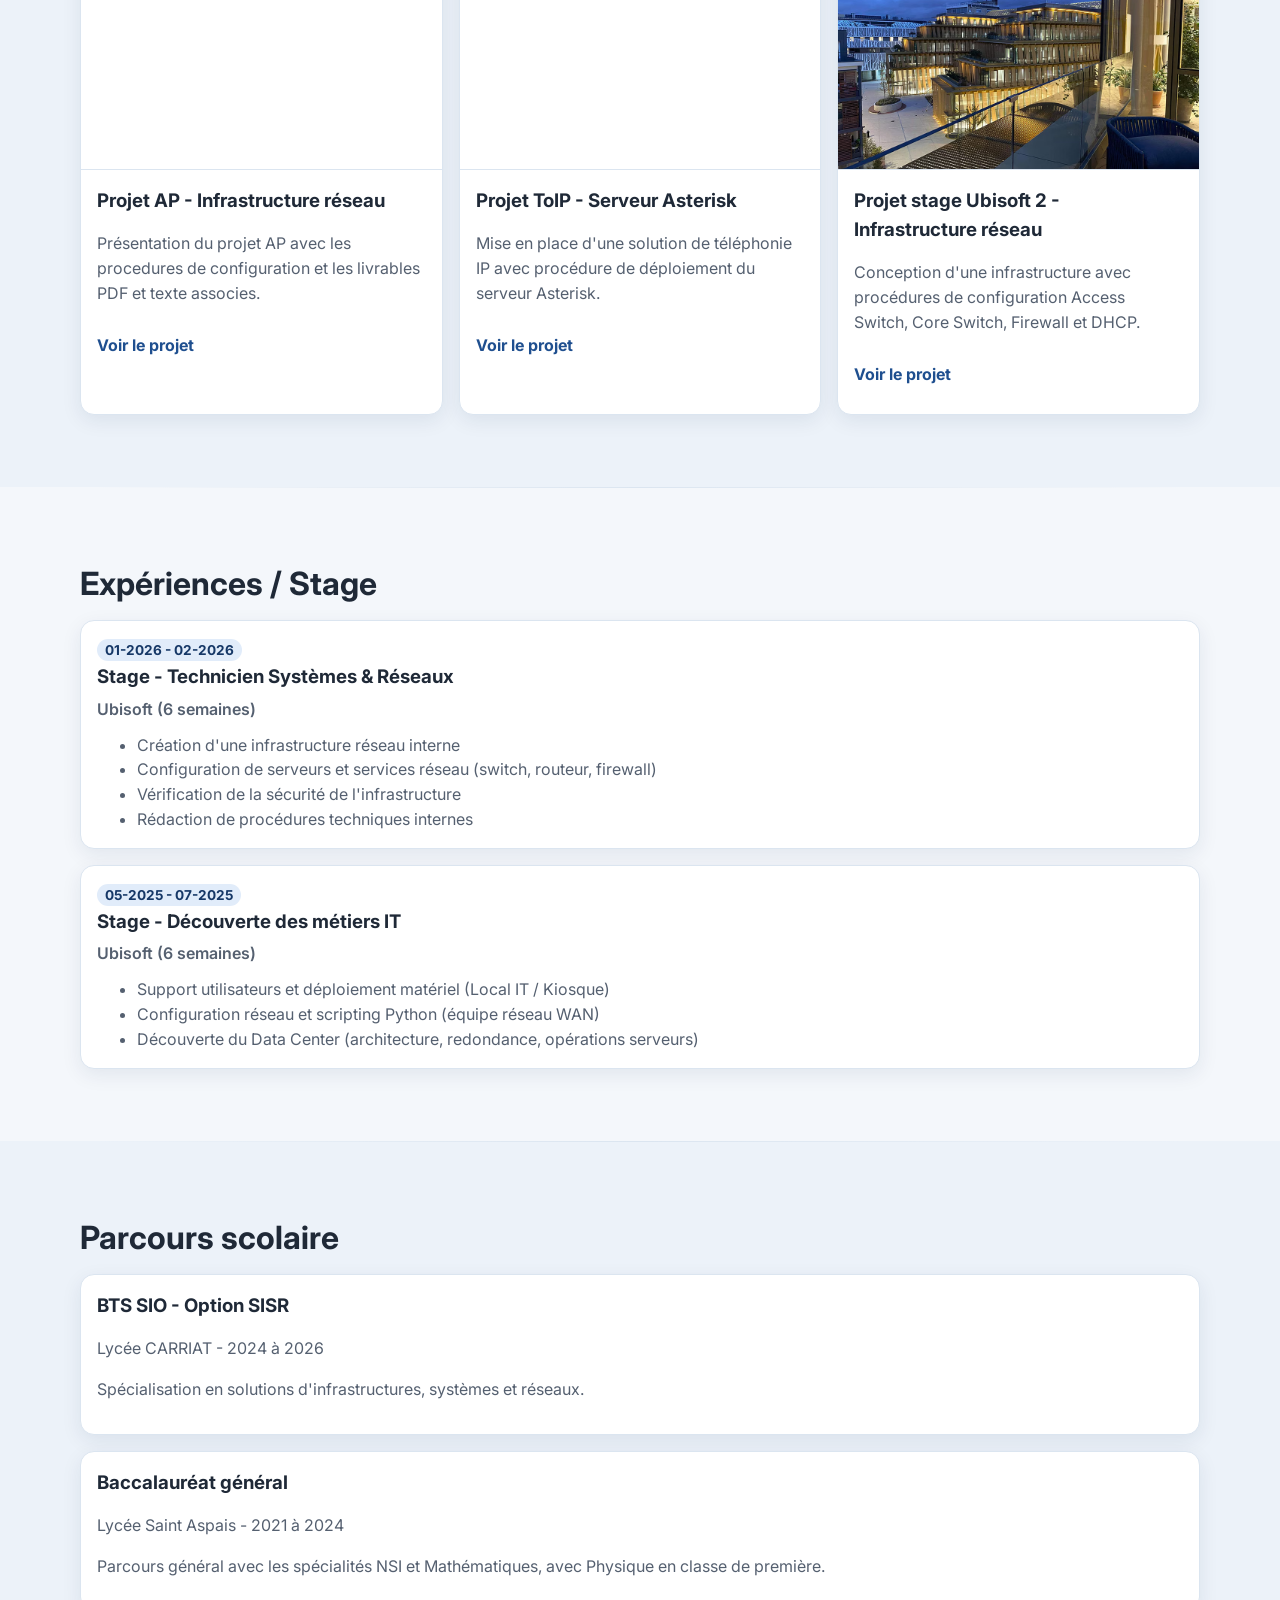
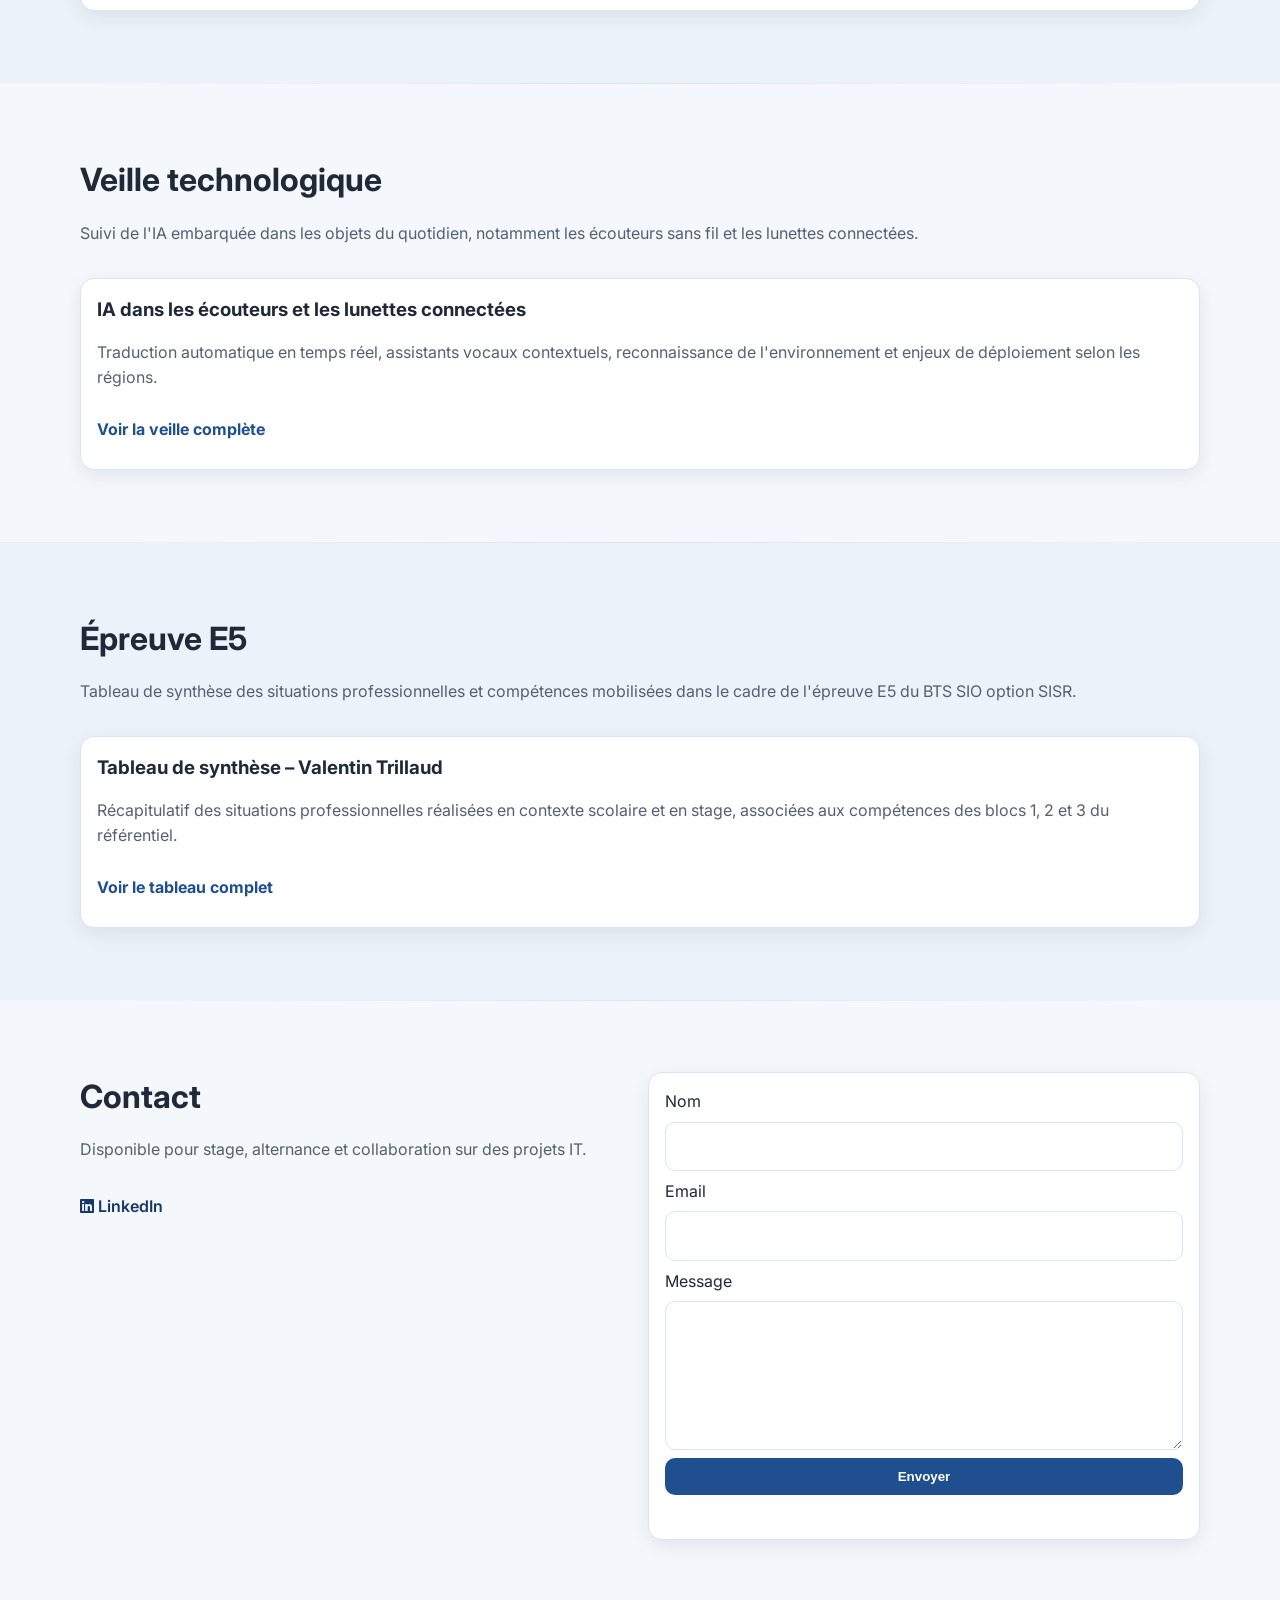
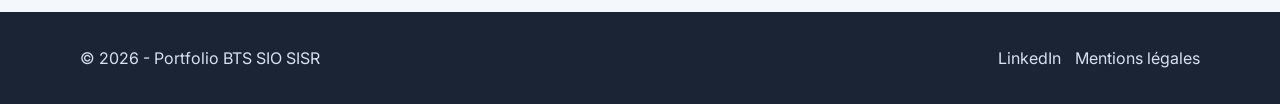
==== commit b6bc746c: "Add files via upload" ====
--- a/Portfolio 2/index.html
+++ b/Portfolio 2/index.html
@@ -62,7 +62,7 @@
             </div>
           </div>
           <aside class="profile-card">
-            <img src="assets/images/profile.svg" alt="Portrait professionnel" />
+            <img src="assets/images/bateau_corse.jpg" alt="Portrait professionnel" />
             <h2>Profil</h2>
             <ul>
               <li>Administration Linux & Windows Server</li>
@@ -118,29 +118,29 @@
           <h2>Projets réalisés</h2>
           <p class="section-intro">Sélection de projets scolaires et personnels orientés systèmes et réseaux.</p>
           <div class="projects-grid">
-            <a class="project-card" href="projet-serveur-linux.html">
-              <img src="assets/images/project-server.svg" alt="Capture d'écran projet serveur" />
+            <a class="project-card" href="projet-ap.html">
+              <img src="assets/images/schéma_ap.png" alt="Schéma du projet AP réseau" />
               <div class="project-content">
-                <h3>Déploiement d'un serveur Linux</h3>
-                <p>Installation d'un serveur web avec sécurisation SSH, sauvegarde automatique et monitoring.</p>
+                <h3>Projet AP - Infrastructure réseau</h3>
+                <p>Présentation du projet AP avec les procedures de configuration et les livrables PDF et texte associes.</p>
                 <span class="btn btn-text">Voir le projet</span>
               </div>
             </a>
 
-            <a class="project-card" href="projet-reseau-local.html">
-              <img src="assets/images/project-script.svg" alt="Schéma réseau local" />
+            <a class="project-card" href="projet-toip.html">
+              <img src="assets/images/telephone_ToIP.jpg" alt="Schéma projet ToIP" />
               <div class="project-content">
-                <h3>Mise en place d'un réseau local</h3>
-                <p>Conception d'un LAN avec VLAN, configuration DHCP/DNS et documentation technique.</p>
+                <h3>Projet ToIP - Serveur Asterisk</h3>
+                <p>Mise en place d'une solution de téléphonie IP avec procédure de déploiement du serveur Asterisk.</p>
                 <span class="btn btn-text">Voir le projet</span>
               </div>
             </a>
 
-            <a class="project-card" href="projet-infrastructure-reseau.html">
-              <img src="assets/images/project-network.svg" alt="Schéma infrastructure réseau" />
+            <a class="project-card" href="projet-ubisoft-stage2.html">
+              <img src="assets/images/ubisoft.png" alt="Image Ubisoft" />
               <div class="project-content">
-                <h3>Conception d'une infrastructure réseau</h3>
-                <p>Mise en place d'une infrastructure (switch, routeur, firewall, serveurs), connexion Internet, stockage réseau et ERP.</p>
+                <h3>Projet stage Ubisoft 2 - Infrastructure réseau</h3>
+                <p>Conception d'une infrastructure avec procédures de configuration Access Switch, Core Switch, Firewall et DHCP.</p>
                 <span class="btn btn-text">Voir le projet</span>
               </div>
             </a>
@@ -252,9 +252,6 @@
               <a href="https://www.linkedin.com/in/valentin-trillaud-b3a5a8351" target="_blank" rel="noopener noreferrer">
                 <i class="fa-brands fa-linkedin"></i> LinkedIn
               </a>
-              <a href="https://github.com" target="_blank" rel="noopener noreferrer">
-                <i class="fa-brands fa-github"></i> GitHub
-              </a>
             </div>
           </div>
           <form class="contact-form" id="contactForm" action="https://formspree.io/f/mnjgjlzz" method="POST">
@@ -278,7 +275,6 @@
       <div class="container footer-content">
         <p>© 2026 - Portfolio BTS SIO SISR</p>
         <div class="footer-links">
-          <a href="https://github.com" target="_blank" rel="noopener noreferrer">GitHub</a>
           <a href="https://www.linkedin.com" target="_blank" rel="noopener noreferrer">LinkedIn</a>
           <a href="#" id="legalLink">Mentions légales</a>
         </div>
@@ -290,8 +286,7 @@
         <button class="modal-close" id="closeLegalModal" aria-label="Fermer">×</button>
         <h3>Mentions légales</h3>
         <p>Ce site est un portfolio étudiant à but non commercial.</p>
-        <p>Responsable de publication : Étudiant BTS SIO SISR.</p>
-        <p>Vous pouvez adapter ce texte avec vos informations personnelles avant publication.</p>
+        <p>Responsable de publication : Valentin Trillaud, étudiant BTS SIO SISR.</p>
       </article>
     </dialog>
 
--- a/Portfolio 2/style.css
+++ b/Portfolio 2/style.css
@@ -451,6 +451,62 @@
   color: var(--link-hover);
 }
 
+.mission-card {
+  padding: 0;
+  overflow: hidden;
+}
+
+.mission-summary {
+  list-style: none;
+  display: flex;
+  align-items: center;
+  justify-content: space-between;
+  gap: 1rem;
+  padding: 1rem 1.15rem;
+  cursor: pointer;
+  font-weight: 700;
+}
+
+.mission-summary::-webkit-details-marker {
+  display: none;
+}
+
+.mission-card[open] .mission-summary i {
+  transform: rotate(180deg);
+}
+
+.mission-summary i {
+  transition: transform 0.2s ease;
+}
+
+.mission-intro,
+.mission-doc-list {
+  padding: 0 1.15rem 1rem;
+}
+
+.mission-card > .hero-cta {
+  padding: 0 1.15rem 1rem;
+}
+
+.mission-intro {
+  color: var(--muted);
+  margin: 0;
+}
+
+.mission-doc-list {
+  display: grid;
+  gap: 0.85rem;
+}
+
+.mission-doc-item {
+  padding-top: 0.85rem;
+  border-top: 1px solid var(--border);
+}
+
+.mission-doc-item h3 {
+  margin-bottom: 0.65rem;
+}
+
 .stage-gallery {
   display: grid;
   grid-template-columns: repeat(2, minmax(0, 1fr));
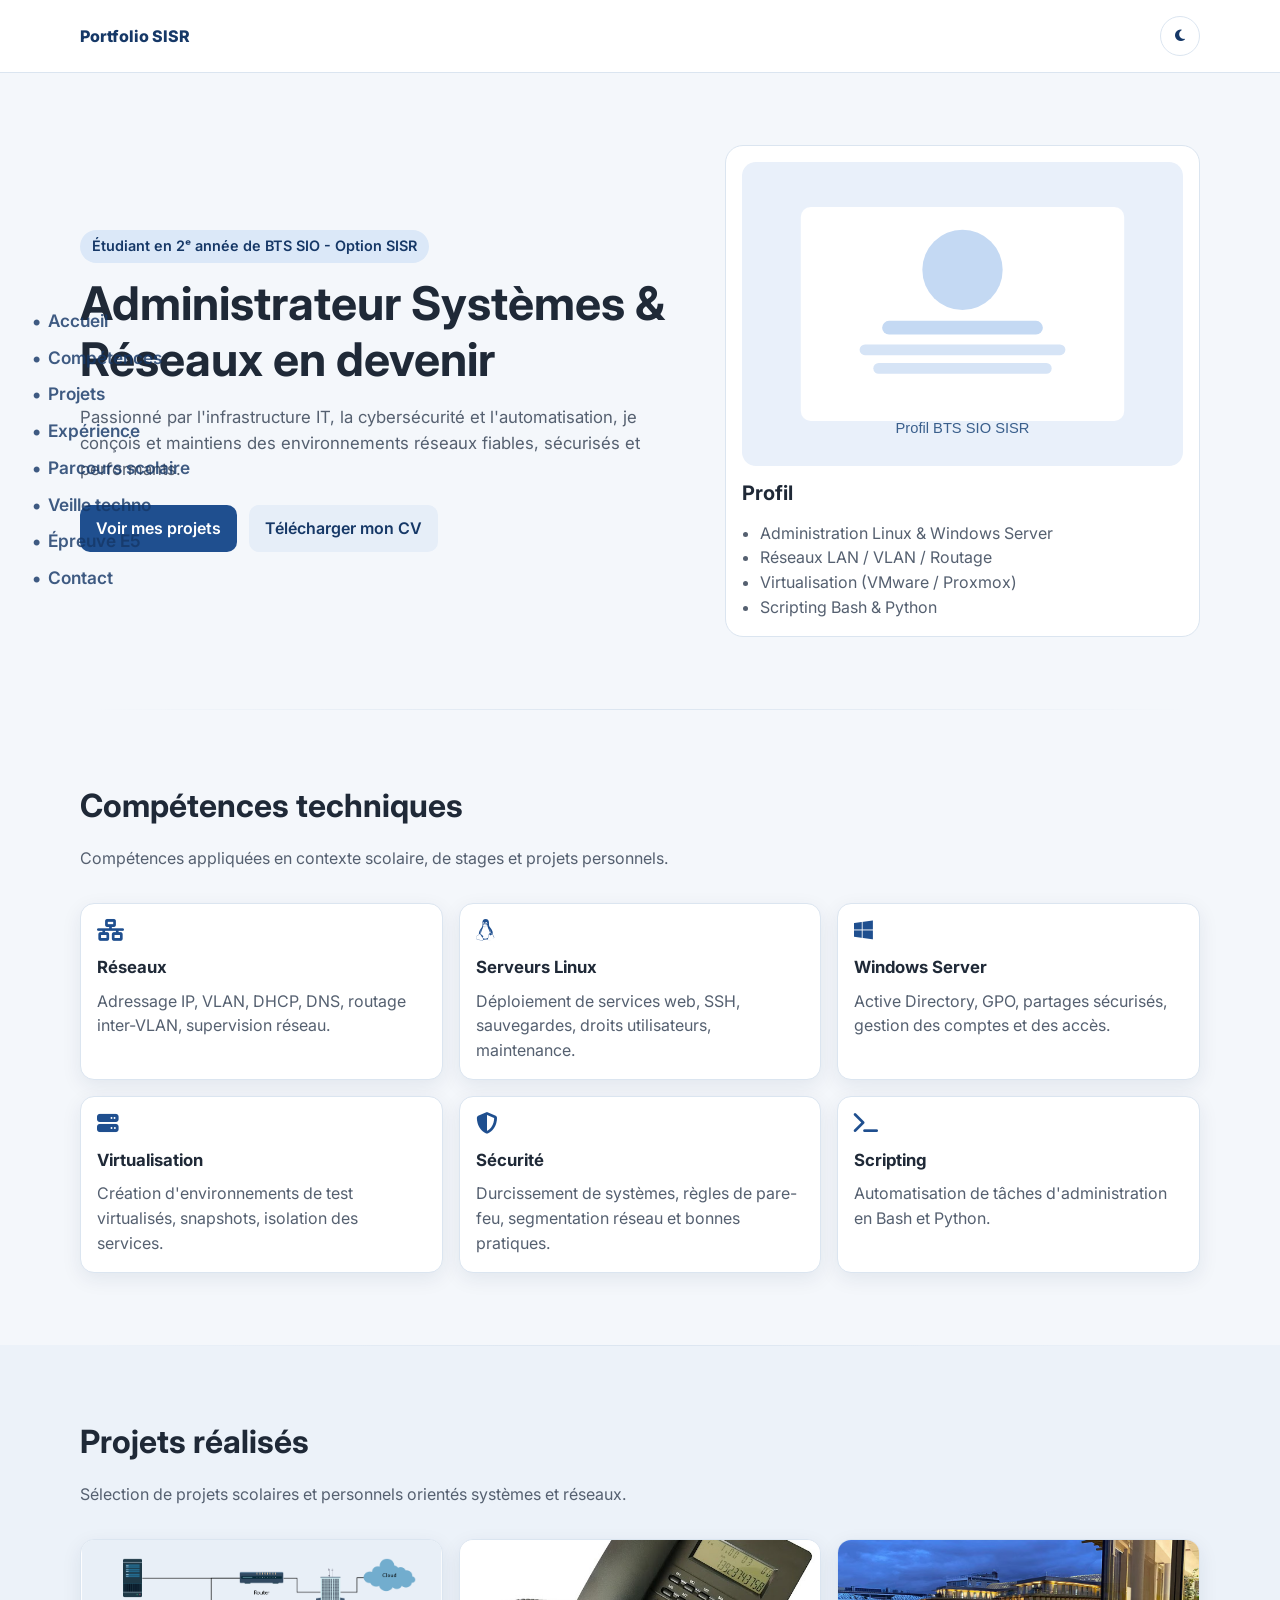
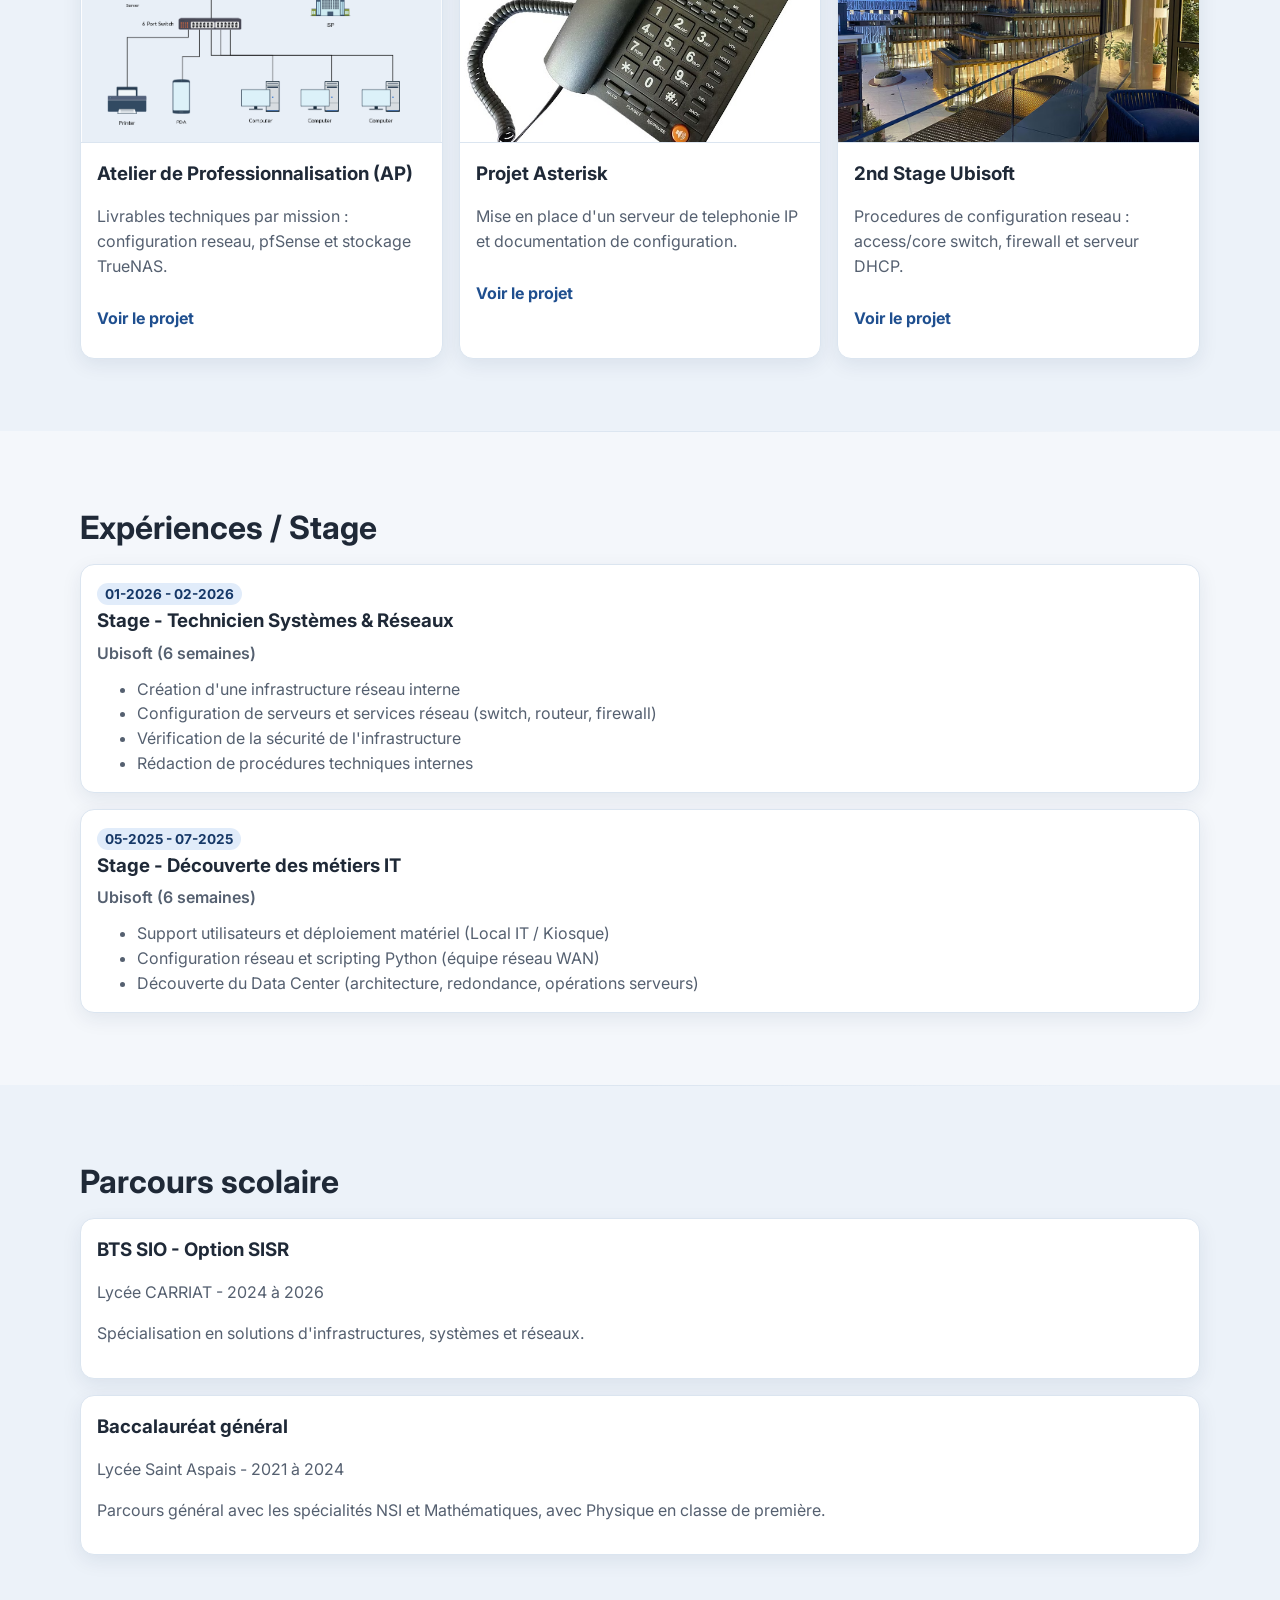
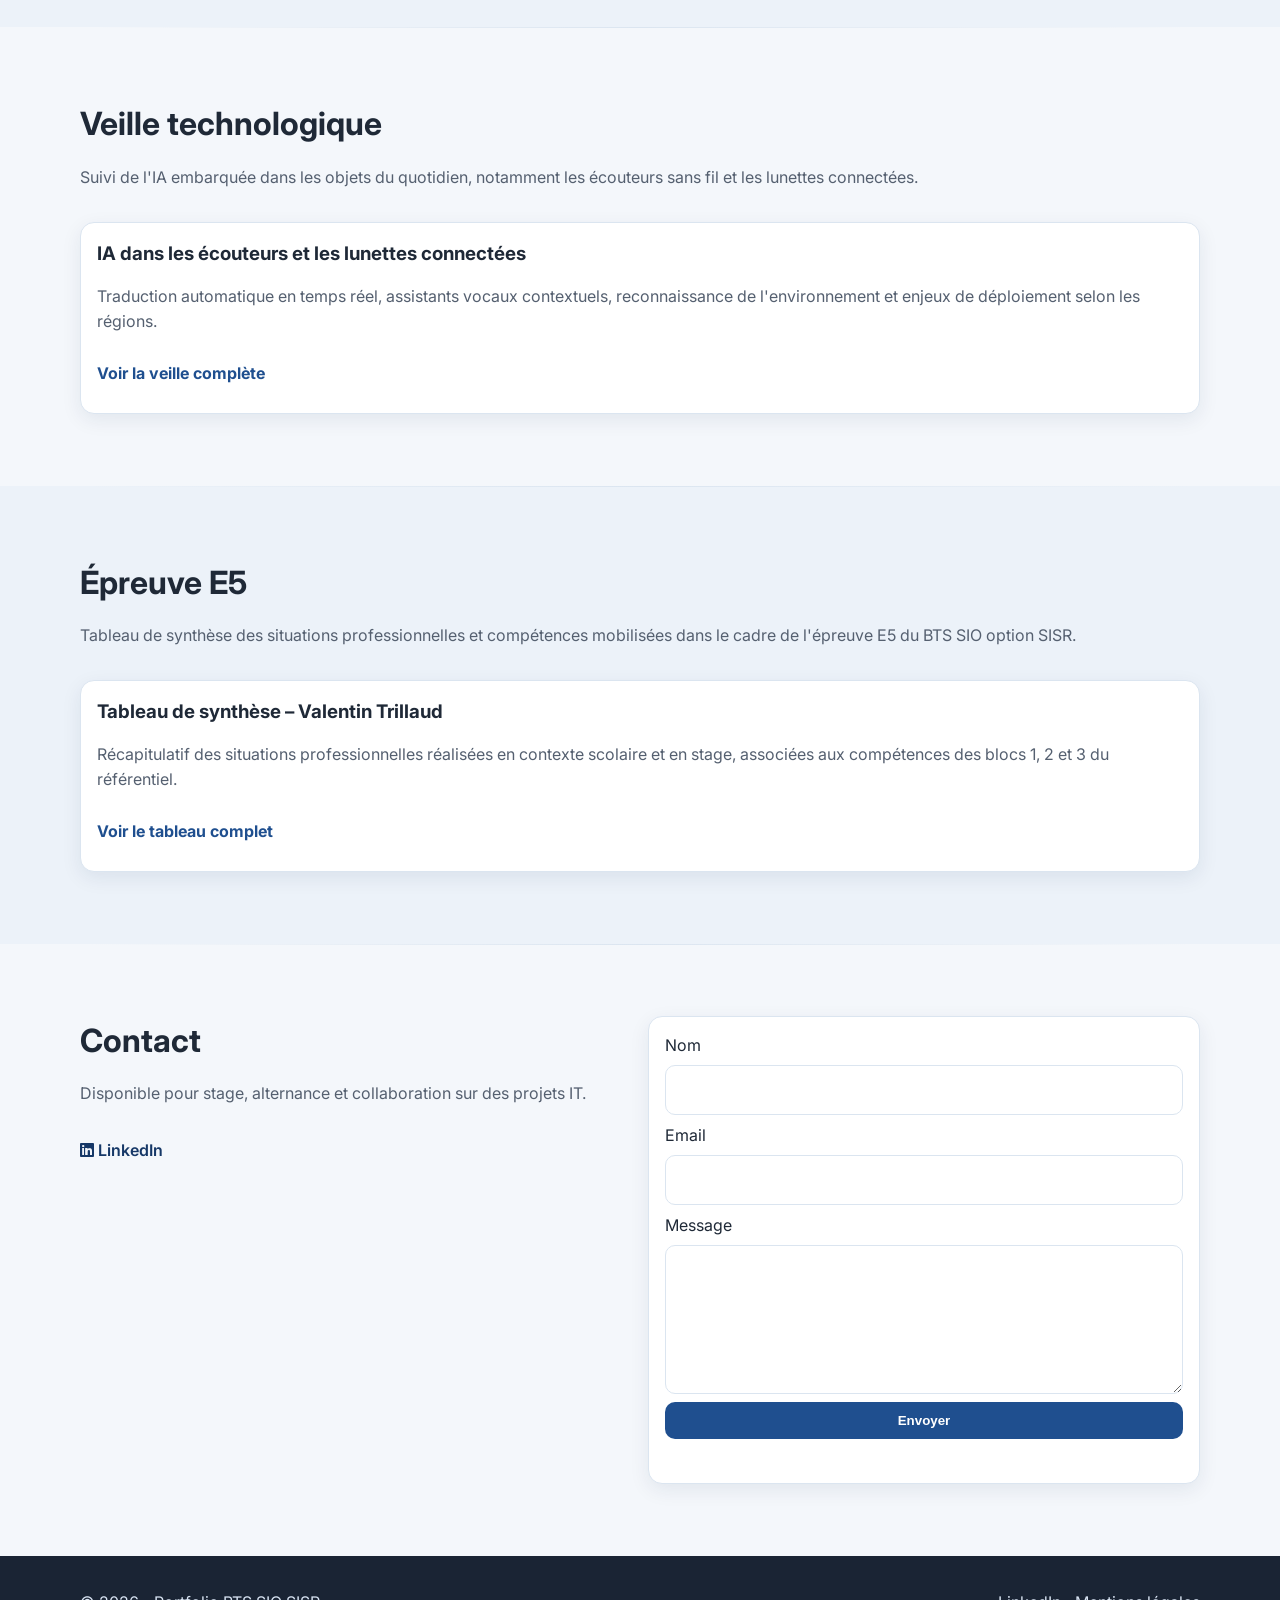
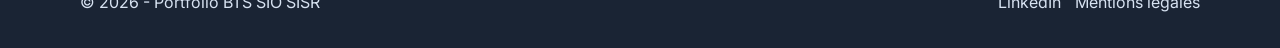
==== commit a449d11f: "Add files via upload" ====
--- a/Portfolio 2/index.html
+++ b/Portfolio 2/index.html
@@ -62,7 +62,7 @@
             </div>
           </div>
           <aside class="profile-card">
-            <img src="assets/images/bateau_corse.jpg" alt="Portrait professionnel" />
+            <img src="assets/images/profile.svg" alt="Portrait professionnel" />
             <h2>Profil</h2>
             <ul>
               <li>Administration Linux & Windows Server</li>
@@ -119,28 +119,28 @@
           <p class="section-intro">Sélection de projets scolaires et personnels orientés systèmes et réseaux.</p>
           <div class="projects-grid">
             <a class="project-card" href="projet-ap.html">
-              <img src="assets/images/schéma_ap.png" alt="Schéma du projet AP réseau" />
+              <img src="assets/images/architecture_ap.webp" alt="Capture d'écran projet serveur" />
               <div class="project-content">
-                <h3>Projet AP - Infrastructure réseau</h3>
-                <p>Présentation du projet AP avec les procedures de configuration et les livrables PDF et texte associes.</p>
+                <h3>Atelier de Professionnalisation (AP)</h3>
+                <p>Livrables techniques par mission : configuration reseau, pfSense et stockage TrueNAS.</p>
                 <span class="btn btn-text">Voir le projet</span>
               </div>
             </a>
 
-            <a class="project-card" href="projet-toip.html">
-              <img src="assets/images/telephone_ToIP.jpg" alt="Schéma projet ToIP" />
+            <a class="project-card" href="asterisk.html">
+              <img src="assets/images/téléphone_maison.png" alt="Image téléphone" />
               <div class="project-content">
-                <h3>Projet ToIP - Serveur Asterisk</h3>
-                <p>Mise en place d'une solution de téléphonie IP avec procédure de déploiement du serveur Asterisk.</p>
+                <h3>Projet Asterisk</h3>
+                <p>Mise en place d'un serveur de telephonie IP et documentation de configuration.</p>
                 <span class="btn btn-text">Voir le projet</span>
               </div>
             </a>
 
-            <a class="project-card" href="projet-ubisoft-stage2.html">
-              <img src="assets/images/ubisoft.png" alt="Image Ubisoft" />
+            <a class="project-card" href="projet-infrastructure-reseau.html">
+              <img src="assets/images/ubisoft.png" alt="Schéma infrastructure réseau" />
               <div class="project-content">
-                <h3>Projet stage Ubisoft 2 - Infrastructure réseau</h3>
-                <p>Conception d'une infrastructure avec procédures de configuration Access Switch, Core Switch, Firewall et DHCP.</p>
+                <h3>2nd Stage Ubisoft</h3>
+                <p>Procedures de configuration reseau : access/core switch, firewall et serveur DHCP.</p>
                 <span class="btn btn-text">Voir le projet</span>
               </div>
             </a>
@@ -286,7 +286,8 @@
         <button class="modal-close" id="closeLegalModal" aria-label="Fermer">×</button>
         <h3>Mentions légales</h3>
         <p>Ce site est un portfolio étudiant à but non commercial.</p>
-        <p>Responsable de publication : Valentin Trillaud, étudiant BTS SIO SISR.</p>
+        <p>Responsable de publication : Étudiant BTS SIO SISR.</p>
+        <p>Vous pouvez adapter ce texte avec vos informations personnelles avant publication.</p>
       </article>
     </dialog>
 
--- a/Portfolio 2/style.css
+++ b/Portfolio 2/style.css
@@ -60,6 +60,13 @@
   color: var(--text);
   background: var(--bg);
   line-height: 1.55;
+  min-height: 100vh;
+  display: flex;
+  flex-direction: column;
+}
+
+main {
+  flex: 1;
 }
 
 img {
@@ -451,60 +458,35 @@
   color: var(--link-hover);
 }
 
-.mission-card {
-  padding: 0;
-  overflow: hidden;
-}
-
-.mission-summary {
-  list-style: none;
-  display: flex;
-  align-items: center;
-  justify-content: space-between;
-  gap: 1rem;
-  padding: 1rem 1.15rem;
+.ap-missions {
+  display: grid;
+  gap: 0.75rem;
+  margin: 0.8rem 0 1.2rem;
+}
+
+.ap-mission {
+  border: 1px solid var(--border);
+  border-radius: 12px;
+  background: var(--surface);
+  padding: 0.7rem 0.85rem;
+}
+
+.ap-mission summary {
   cursor: pointer;
   font-weight: 700;
-}
-
-.mission-summary::-webkit-details-marker {
-  display: none;
-}
-
-.mission-card[open] .mission-summary i {
-  transform: rotate(180deg);
-}
-
-.mission-summary i {
-  transition: transform 0.2s ease;
-}
-
-.mission-intro,
-.mission-doc-list {
-  padding: 0 1.15rem 1rem;
-}
-
-.mission-card > .hero-cta {
-  padding: 0 1.15rem 1rem;
-}
-
-.mission-intro {
-  color: var(--muted);
-  margin: 0;
-}
-
-.mission-doc-list {
-  display: grid;
-  gap: 0.85rem;
-}
-
-.mission-doc-item {
-  padding-top: 0.85rem;
-  border-top: 1px solid var(--border);
-}
-
-.mission-doc-item h3 {
-  margin-bottom: 0.65rem;
+  color: var(--primary-strong);
+}
+
+.ap-links {
+  list-style: none;
+  padding: 0;
+  margin: 0.85rem 0 0;
+  display: grid;
+  gap: 0.55rem;
+}
+
+.ap-empty {
+  margin: 0.75rem 0 0;
 }
 
 .stage-gallery {
